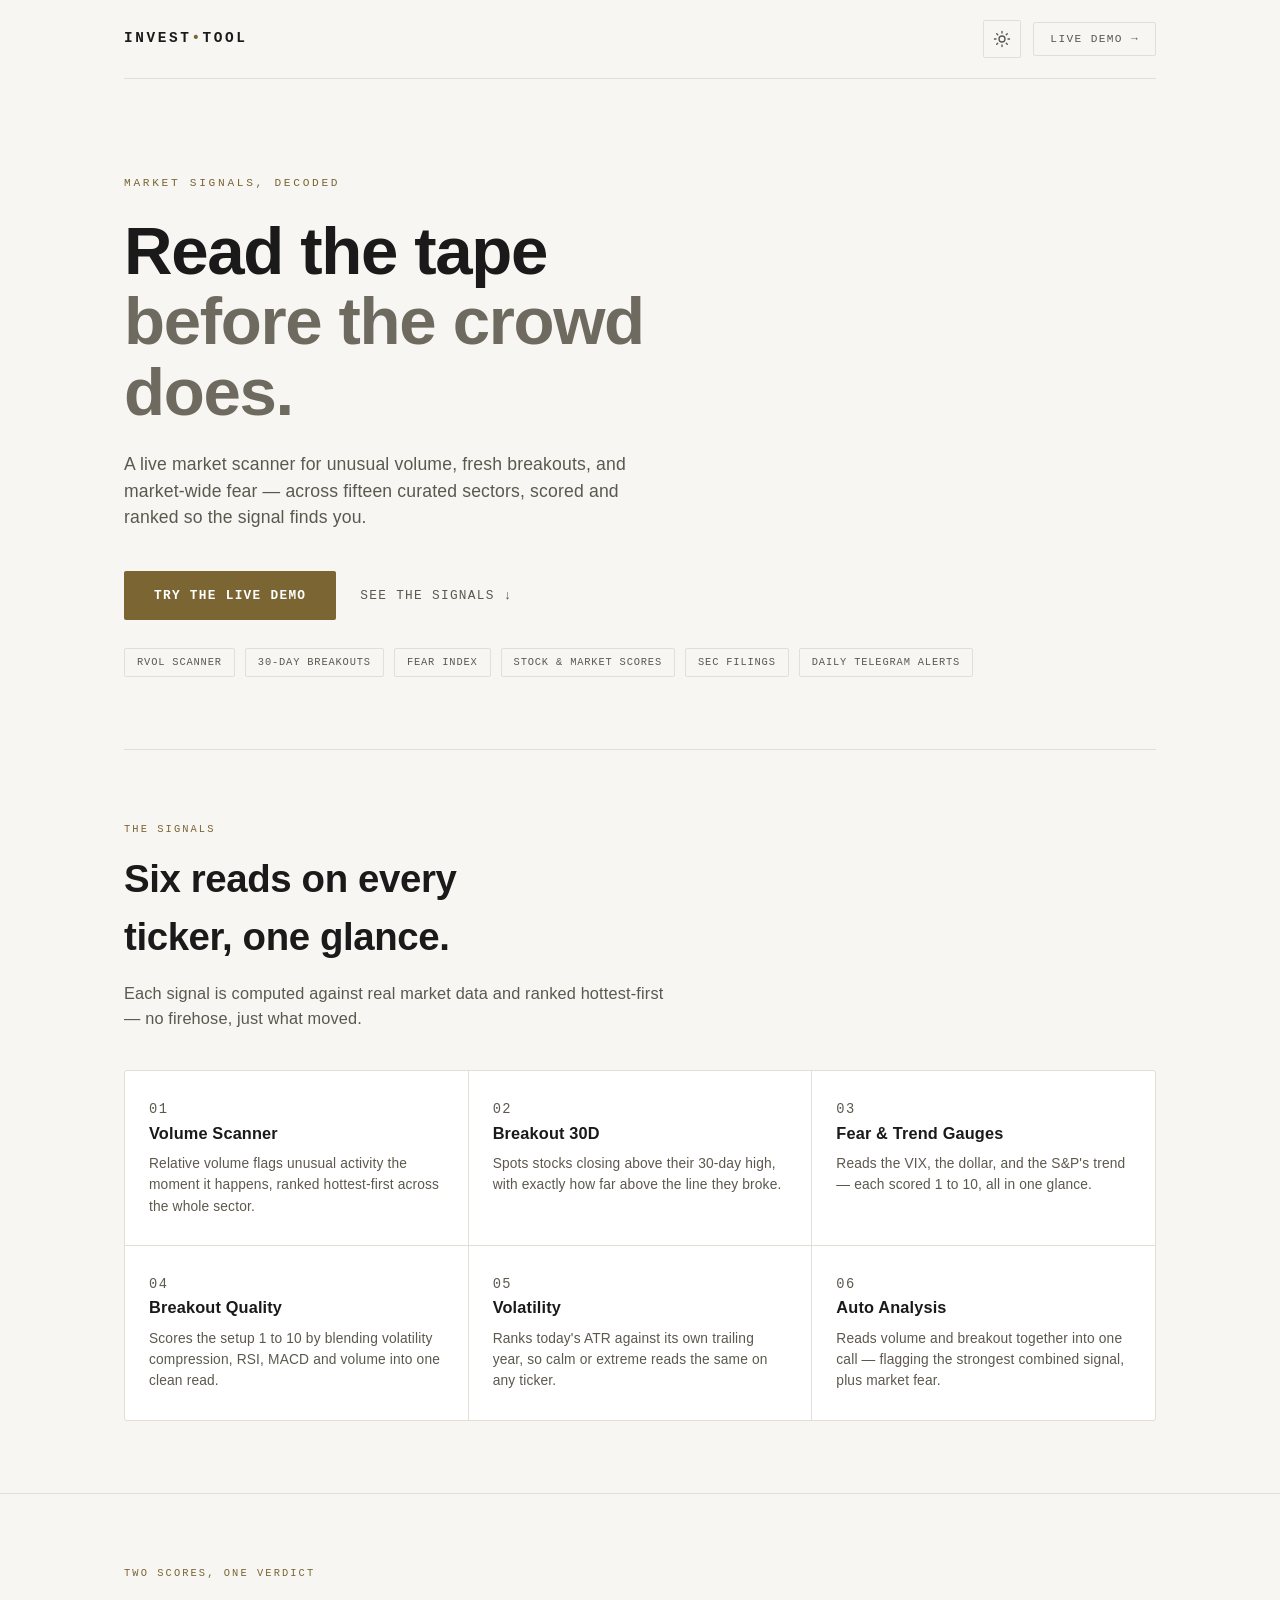
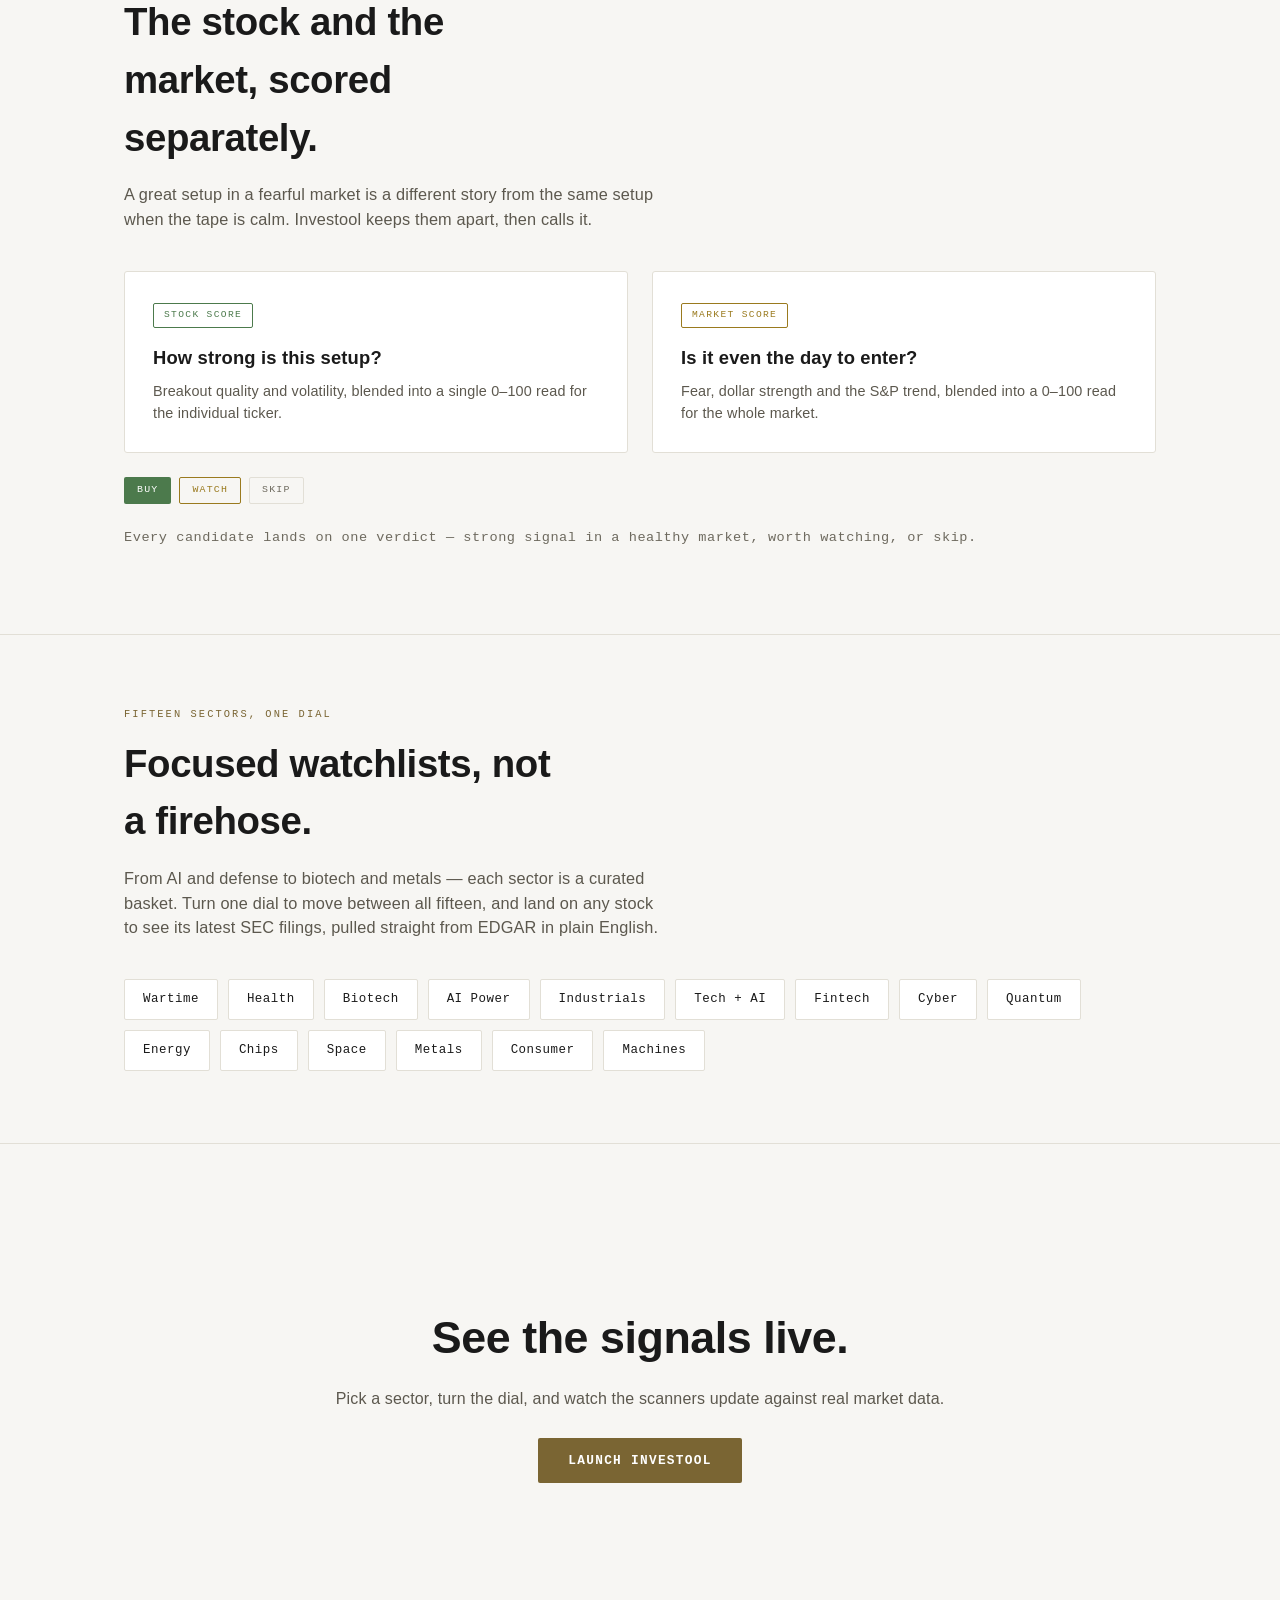
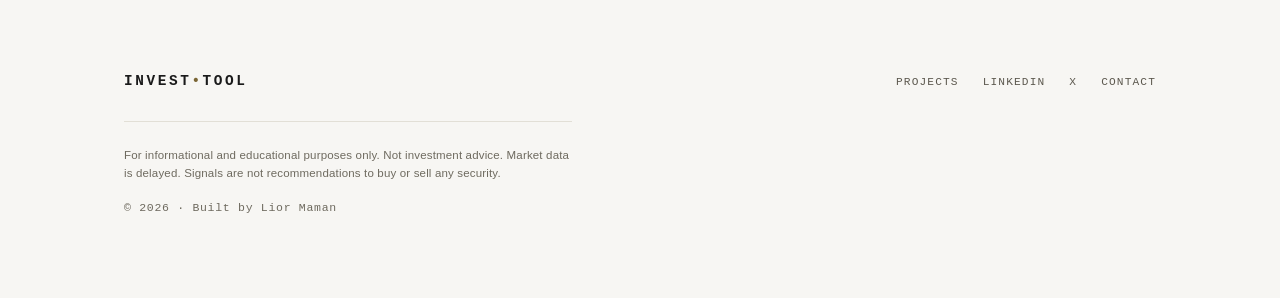
==== index.html @ 79034941 "minor" ====
<!DOCTYPE html>
<html lang="en" data-theme="light">
<head>
<meta charset="UTF-8" />
<meta name="viewport" content="width=device-width, initial-scale=1" />
<title>Investool</title>
<meta name="description" content="Investool — a live market scanner for unusual volume, fresh breakouts, and market-wide fear across fifteen curated sectors." />
<meta name="theme-color" content="#F7F6F3" id="theme-color-meta" />
<style>
  :root {
    --bg: #0A0A0A;
    --surface: #111111;
    --surface-2: #161616;
    --border: #1F1F1F;
    --text: #E8E8E8;
    --muted: #6B6B6B;
    --muted-2: #8A8A8A;
    --accent: #A8935C;
    --accent-fill: rgba(168, 147, 92, 0.08);
    --green: #6E9A6E;
    --red: #B5544A;
    --yellow: #C9A227;
    --btn-primary-text: #0A0A0A;
    --font-sans: 'Inter', -apple-system, BlinkMacSystemFont, 'Segoe UI', sans-serif;
    --font-mono: 'IBM Plex Mono', 'SF Mono', ui-monospace, Consolas, monospace;
  }

  [data-theme="light"] {
    --bg: #F7F6F3;
    --surface: #FFFFFF;
    --surface-2: #F0EEE8;
    --border: #E2DFD6;
    --text: #1A1A1A;
    --muted: #6E6A5F;
    --muted-2: #5C584E;
    --accent: #7A6533;
    --accent-fill: rgba(122, 101, 51, 0.08);
    --green: #4C7A4C;
    --red: #9C3F36;
    --yellow: #9A7A1E;
    --btn-primary-text: #FFFFFF;
  }

  * , *::before, *::after { box-sizing: border-box; }

  html { scroll-behavior: smooth; }

  body {
    margin: 0;
    background: var(--bg);
    color: var(--text);
    font-family: var(--font-sans);
    letter-spacing: 0.01em;
    -webkit-font-smoothing: antialiased;
    line-height: 1.5;
    transition: background 0.3s ease, color 0.3s ease;
  }

  a { color: inherit; text-decoration: none; }

  :focus-visible {
    outline: 2px solid var(--accent);
    outline-offset: 3px;
    border-radius: 2px;
  }

  .wrap { max-width: 1080px; margin: 0 auto; padding: 0 24px; }

  .topbar {
    display: flex;
    align-items: center;
    justify-content: space-between;
    padding: 20px 0;
    border-bottom: 1px solid var(--border);
  }
  .brand {
    font-family: var(--font-mono);
    font-size: 0.9rem;
    font-weight: 600;
    letter-spacing: 0.18em;
    text-transform: uppercase;
    color: var(--text);
  }
  .brand .dot { color: var(--accent); }
  .topbar-right { display: flex; align-items: center; gap: 12px; }
  .topbar-cta {
    font-family: var(--font-mono);
    font-size: 0.7rem;
    letter-spacing: 0.12em;
    text-transform: uppercase;
    color: var(--muted-2);
    border: 1px solid var(--border);
    padding: 8px 16px;
    border-radius: 2px;
    transition: border-color 0.15s, color 0.15s, background 0.15s;
  }
  .topbar-cta:hover { border-color: var(--accent); color: var(--accent); background: var(--accent-fill); }

  .theme-toggle {
    display: inline-flex;
    align-items: center;
    justify-content: center;
    width: 38px;
    height: 38px;
    background: transparent;
    border: 1px solid var(--border);
    border-radius: 2px;
    color: var(--muted-2);
    cursor: pointer;
    transition: border-color 0.15s, color 0.15s, background 0.15s;
  }
  .theme-toggle:hover { border-color: var(--accent); color: var(--accent); background: var(--accent-fill); }
  .theme-toggle svg { width: 18px; height: 18px; }
  .theme-toggle .icon-sun { display: none; }
  .theme-toggle .icon-moon { display: block; }
  [data-theme="light"] .theme-toggle .icon-sun { display: block; }
  [data-theme="light"] .theme-toggle .icon-moon { display: none; }

  .hero { padding: 96px 0 72px; border-bottom: 1px solid var(--border); }
  .eyebrow {
    font-family: var(--font-mono);
    font-size: 0.7rem;
    letter-spacing: 0.24em;
    text-transform: uppercase;
    color: var(--accent);
    margin: 0 0 24px;
  }
  .hero h1 {
    font-size: clamp(2.4rem, 6vw, 4.2rem);
    line-height: 1.05;
    font-weight: 700;
    letter-spacing: -0.02em;
    margin: 0 0 24px;
    max-width: 16ch;
  }
  .hero h1 .fade { color: var(--muted); }
  .hero p.lead {
    font-size: 1.1rem;
    color: var(--muted-2);
    max-width: 54ch;
    margin: 0 0 40px;
  }
  .hero-actions { display: flex; gap: 16px; flex-wrap: wrap; align-items: center; }
  .btn-primary {
    font-family: var(--font-mono);
    font-size: 0.8rem;
    letter-spacing: 0.1em;
    text-transform: uppercase;
    font-weight: 600;
    background: var(--accent);
    color: var(--btn-primary-text);
    padding: 15px 30px;
    border-radius: 2px;
    transition: transform 0.15s, box-shadow 0.15s;
  }
  .btn-primary:hover { transform: translateY(-2px); box-shadow: 0 8px 24px rgba(168,147,92,0.25); }
  .btn-ghost {
    font-family: var(--font-mono);
    font-size: 0.8rem;
    letter-spacing: 0.1em;
    text-transform: uppercase;
    color: var(--muted-2);
    padding: 15px 8px;
    transition: color 0.15s;
  }
  .btn-ghost:hover { color: var(--text); }

  .tagstrip {
    display: flex;
    flex-wrap: wrap;
    gap: 10px;
    padding: 28px 0 0;
  }
  .tag {
    font-family: var(--font-mono);
    font-size: 0.65rem;
    letter-spacing: 0.08em;
    text-transform: uppercase;
    color: var(--muted-2);
    border: 1px solid var(--border);
    padding: 6px 12px;
    border-radius: 2px;
  }

  section { padding: 72px 0; border-bottom: 1px solid var(--border); }
  .sec-label {
    font-family: var(--font-mono);
    font-size: 0.65rem;
    letter-spacing: 0.2em;
    text-transform: uppercase;
    color: var(--accent);
    margin: 0 0 12px;
  }
  .sec-title {
    font-size: clamp(1.6rem, 3.5vw, 2.4rem);
    font-weight: 700;
    letter-spacing: -0.01em;
    margin: 0 0 16px;
    max-width: 20ch;
  }
  .sec-sub { color: var(--muted-2); max-width: 60ch; margin: 0 0 40px; font-size: 1.02rem; }

  .grid {
    display: grid;
    grid-template-columns: repeat(3, minmax(0, 1fr));
    gap: 1px;
    background: var(--border);
    border: 1px solid var(--border);
    border-radius: 3px;
    overflow: hidden;
  }
  @media (max-width: 760px) { .grid { grid-template-columns: 1fr; } }
  .cell {
    background: var(--surface);
    padding: 28px 24px;
    transition: background 0.15s;
  }
  .cell:hover { background: var(--surface-2); }
  .cell-num {
    font-family: var(--font-mono);
    font-size: 0.65rem;
    color: var(--accent);
    letter-spacing: 0.1em;
    margin: 0 0 14px;
  }
  .cell h3 { font-size: 1.02rem; font-weight: 600; margin: 0 0 8px; }
  .cell p { font-size: 0.86rem; color: var(--muted-2); margin: 0; line-height: 1.55; }

  .sectors { display: flex; flex-wrap: wrap; gap: 10px; }
  .sector-chip {
    font-family: var(--font-mono);
    font-size: 0.78rem;
    letter-spacing: 0.04em;
    color: var(--text);
    background: var(--surface);
    border: 1px solid var(--border);
    padding: 10px 18px;
    border-radius: 2px;
    transition: border-color 0.15s, color 0.15s, background 0.15s;
  }
  .sector-chip:hover { border-color: var(--accent); color: var(--accent); background: var(--accent-fill); }
  .sectors-note { margin-top: 24px; color: var(--muted); font-size: 0.85rem; font-family: var(--font-mono); letter-spacing: 0.04em; }

  .score-row {
    display: grid;
    grid-template-columns: repeat(2, minmax(0, 1fr));
    gap: 24px;
  }
  @media (max-width: 760px) { .score-row { grid-template-columns: 1fr; } }
  .score-card {
    background: var(--surface);
    border: 1px solid var(--border);
    border-radius: 3px;
    padding: 28px;
  }
  .score-card .badge {
    display: inline-block;
    font-family: var(--font-mono);
    font-size: 0.6rem;
    letter-spacing: 0.14em;
    text-transform: uppercase;
    padding: 4px 10px;
    border-radius: 2px;
    margin-bottom: 16px;
  }
  .badge.stock { color: var(--green); border: 1px solid var(--green); }
  .badge.market { color: var(--yellow); border: 1px solid var(--yellow); }
  .score-card h3 { margin: 0 0 10px; font-size: 1.15rem; }
  .score-card p { margin: 0; color: var(--muted-2); font-size: 0.9rem; }
  .verdicts { display: flex; gap: 8px; margin-top: 20px; }
  .verdict {
    font-family: var(--font-mono);
    font-size: 0.62rem;
    letter-spacing: 0.12em;
    padding: 5px 12px;
    border-radius: 2px;
    border: 1px solid transparent;
  }
  .verdict.buy { color: var(--btn-primary-text); background: var(--green); }
  .verdict.watch { color: var(--yellow); border-color: var(--yellow); }
  .verdict.skip { color: var(--muted); border-color: var(--border); }

  .cta-band { text-align: center; padding: 88px 0; }
  .cta-band h2 { font-size: clamp(1.8rem, 4vw, 2.8rem); margin: 0 0 16px; letter-spacing: -0.01em; }
  .cta-band p { color: var(--muted-2); margin: 0 0 36px; }

  footer { padding: 40px 0 72px; }
  .foot-inner { display: flex; justify-content: space-between; align-items: center; flex-wrap: wrap; gap: 20px; }
  .foot-links { display: flex; gap: 24px; align-items: center; flex-wrap: wrap; }
  .foot-links a {
    font-family: var(--font-mono);
    font-size: 0.7rem;
    letter-spacing: 0.1em;
    text-transform: uppercase;
    color: var(--muted-2);
    transition: color 0.15s;
    cursor: pointer;
  }
  .foot-links a:hover { color: var(--accent); }
  .disclaimer {
    margin-top: 28px;
    padding-top: 24px;
    border-top: 1px solid var(--border);
    color: var(--muted);
    font-size: 0.72rem;
    line-height: 1.6;
    max-width: 70ch;
  }
  .copyright { margin-top: 16px; color: var(--muted); font-size: 0.72rem; font-family: var(--font-mono); letter-spacing: 0.06em; }

  .reveal { opacity: 0; transform: translateY(16px); transition: opacity 0.6s ease, transform 0.6s ease; }
  .reveal.in { opacity: 1; transform: none; }

  @media print {
    .reveal { opacity: 1; transform: none; }
    body { background: #fff; color: #000; }
  }
</style>
</head>
<body>
  <div class="wrap">
    <div class="topbar">
      <div class="brand">INVEST<span class="dot">•</span>TOOL</div>
      <div class="topbar-right">
        <button class="theme-toggle" id="theme-toggle" type="button" aria-label="Toggle color theme" title="Toggle light / dark">
          <svg class="icon-moon" viewBox="0 0 24 24" fill="none" stroke="currentColor" stroke-width="1.8" stroke-linecap="round" stroke-linejoin="round" aria-hidden="true">
            <path d="M21 12.79A9 9 0 1 1 11.21 3 7 7 0 0 0 21 12.79z"/>
          </svg>
          <svg class="icon-sun" viewBox="0 0 24 24" fill="none" stroke="currentColor" stroke-width="1.8" stroke-linecap="round" stroke-linejoin="round" aria-hidden="true">
            <circle cx="12" cy="12" r="4"/>
            <path d="M12 2v2M12 20v2M4.93 4.93l1.41 1.41M17.66 17.66l1.41 1.41M2 12h2M20 12h2M6.34 17.66l-1.41 1.41M19.07 4.93l-1.41 1.41"/>
          </svg>
        </button>
        <a class="topbar-cta" href="https://financial-dashboard-1058721809048.me-west1.run.app/" target="_blank" rel="noreferrer">Live Demo →</a>
      </div>
    </div>
  </div>

  <div class="wrap">
    <div class="hero">
      <p class="eyebrow">Market Signals, Decoded</p>
      <h1>Read the tape <span class="fade">before the crowd does.</span></h1>
      <p class="lead">A live market scanner for unusual volume, fresh breakouts, and market-wide fear — across fifteen curated sectors, scored and ranked so the signal finds you.</p>
      <div class="hero-actions">
        <a class="btn-primary" href="https://financial-dashboard-1058721809048.me-west1.run.app/" target="_blank" rel="noreferrer">Try the Live Demo</a>
        <a class="btn-ghost" href="#signals">See the signals ↓</a>
      </div>
      <div class="tagstrip">
        <span class="tag">RVOL Scanner</span>
        <span class="tag">30-Day Breakouts</span>
        <span class="tag">Fear Index</span>
        <span class="tag">Stock &amp; Market Scores</span>
        <span class="tag">SEC Filings</span>
        <span class="tag">Daily Telegram Alerts</span>
      </div>
    </div>
  </div>

  <section id="signals">
    <div class="wrap">
      <p class="sec-label reveal">The Signals</p>
      <h2 class="sec-title reveal">Six reads on every ticker, one glance.</h2>
      <p class="sec-sub reveal">Each signal is computed against real market data and ranked hottest-first — no firehose, just what moved.</p>
      <div class="grid">
        <div class="cell reveal"><p class="cell-num">01</p><h3>Volume Scanner</h3><p>Relative volume flags unusual activity the moment it happens, ranked hottest-first across the whole sector.</p></div>
        <div class="cell reveal"><p class="cell-num">02</p><h3>Breakout 30D</h3><p>Spots stocks closing above their 30-day high, with exactly how far above the line they broke.</p></div>
        <div class="cell reveal"><p class="cell-num">03</p><h3>Fear &amp; Trend Gauges</h3><p>Reads the VIX, the dollar, and the S&amp;P's trend — each scored 1 to 10, all in one glance.</p></div>
        <div class="cell reveal"><p class="cell-num">04</p><h3>Breakout Quality</h3><p>Scores the setup 1 to 10 by blending volatility compression, RSI, MACD and volume into one clean read.</p></div>
        <div class="cell reveal"><p class="cell-num">05</p><h3>Volatility</h3><p>Ranks today's ATR against its own trailing year, so calm or extreme reads the same on any ticker.</p></div>
        <div class="cell reveal"><p class="cell-num">06</p><h3>Auto Analysis</h3><p>Reads volume and breakout together into one call — flagging the strongest combined signal, plus market fear.</p></div>
      </div>
    </div>
  </section>

  <section>
    <div class="wrap">
      <p class="sec-label reveal">Two Scores, One Verdict</p>
      <h2 class="sec-title reveal">The stock and the market, scored separately.</h2>
      <p class="sec-sub reveal">A great setup in a fearful market is a different story from the same setup when the tape is calm. Investool keeps them apart, then calls it.</p>
      <div class="score-row">
        <div class="score-card reveal">
          <span class="badge stock">Stock Score</span>
          <h3>How strong is this setup?</h3>
          <p>Breakout quality and volatility, blended into a single 0–100 read for the individual ticker.</p>
        </div>
        <div class="score-card reveal">
          <span class="badge market">Market Score</span>
          <h3>Is it even the day to enter?</h3>
          <p>Fear, dollar strength and the S&amp;P trend, blended into a 0–100 read for the whole market.</p>
        </div>
      </div>
      <div class="verdicts reveal" style="margin-top:24px;">
        <span class="verdict buy">BUY</span>
        <span class="verdict watch">WATCH</span>
        <span class="verdict skip">SKIP</span>
      </div>
      <p class="sectors-note reveal">Every candidate lands on one verdict — strong signal in a healthy market, worth watching, or skip.</p>
    </div>
  </section>

  <section>
    <div class="wrap">
      <p class="sec-label reveal">Fifteen Sectors, One Dial</p>
      <h2 class="sec-title reveal">Focused watchlists, not a firehose.</h2>
      <p class="sec-sub reveal">From AI and defense to biotech and metals — each sector is a curated basket. Turn one dial to move between all fifteen, and land on any stock to see its latest SEC filings, pulled straight from EDGAR in plain English.</p>
      <div class="sectors">
        <span class="sector-chip">Wartime</span>
        <span class="sector-chip">Health</span>
        <span class="sector-chip">Biotech</span>
        <span class="sector-chip">AI Power</span>
        <span class="sector-chip">Industrials</span>
        <span class="sector-chip">Tech + AI</span>
        <span class="sector-chip">Fintech</span>
        <span class="sector-chip">Cyber</span>
        <span class="sector-chip">Quantum</span>
        <span class="sector-chip">Energy</span>
        <span class="sector-chip">Chips</span>
        <span class="sector-chip">Space</span>
        <span class="sector-chip">Metals</span>
        <span class="sector-chip">Consumer</span>
        <span class="sector-chip">Machines</span>
      </div>
    </div>
  </section>

  <section style="border-bottom:none;">
    <div class="wrap cta-band">
      <h2 class="reveal">See the signals live.</h2>
      <p class="reveal">Pick a sector, turn the dial, and watch the scanners update against real market data.</p>
      <a class="btn-primary reveal" href="https://financial-dashboard-1058721809048.me-west1.run.app/" target="_blank" rel="noreferrer">Launch Investool</a>
    </div>
  </section>

  <footer>
    <div class="wrap">
      <div class="foot-inner">
        <div class="brand">INVEST<span class="dot">•</span>TOOL</div>
        <div class="foot-links">
          <a href="https://lior-maman.github.io/projects/" target="_blank" rel="noreferrer">Projects</a>
          <a href="https://linkedin.com/in/lior-maman" target="_blank" rel="noreferrer">LinkedIn</a>
          <a href="https://x.com/liormman?s=11" target="_blank" rel="noreferrer">X</a>
          <a id="contact-link">Contact</a>
        </div>
      </div>
      <p class="disclaimer">For informational and educational purposes only. Not investment advice. Market data is delayed. Signals are not recommendations to buy or sell any security.</p>
      <p class="copyright">© 2026 · Built by Lior Maman</p>
    </div>
  </footer>

  <script>
    // Theme: light by default, unless the user has picked otherwise.
    (function () {
      const root = document.documentElement;
      const meta = document.getElementById('theme-color-meta');
      const barColor = { light: '#F7F6F3', dark: '#0A0A0A' };

      function apply(theme) {
        root.setAttribute('data-theme', theme);
        if (meta) meta.setAttribute('content', barColor[theme] || barColor.light);
      }

      apply(localStorage.getItem('theme') || 'light');

      const toggle = document.getElementById('theme-toggle');
      if (toggle) {
        toggle.addEventListener('click', () => {
          const next = root.getAttribute('data-theme') === 'light' ? 'dark' : 'light';
          apply(next);
          localStorage.setItem('theme', next);
        });
      }
    })();

    const obs = new IntersectionObserver((entries) => {
      entries.forEach((e, i) => {
        if (e.isIntersecting) {
          setTimeout(() => e.target.classList.add('in'), (i % 6) * 60);
          obs.unobserve(e.target);
        }
      });
    }, { threshold: 0.12 });
    document.querySelectorAll('.reveal').forEach(el => obs.observe(el));

    const contact = document.getElementById('contact-link');
    if (contact) {
      contact.addEventListener('click', (e) => {
        e.preventDefault();
        const user = 'lior.maman.ai+investool';
        const domain = 'gmail.com';
        window.location.href = `mailto:${user}@${domain}`;
      });
    }
  </script>
</body>
</html>
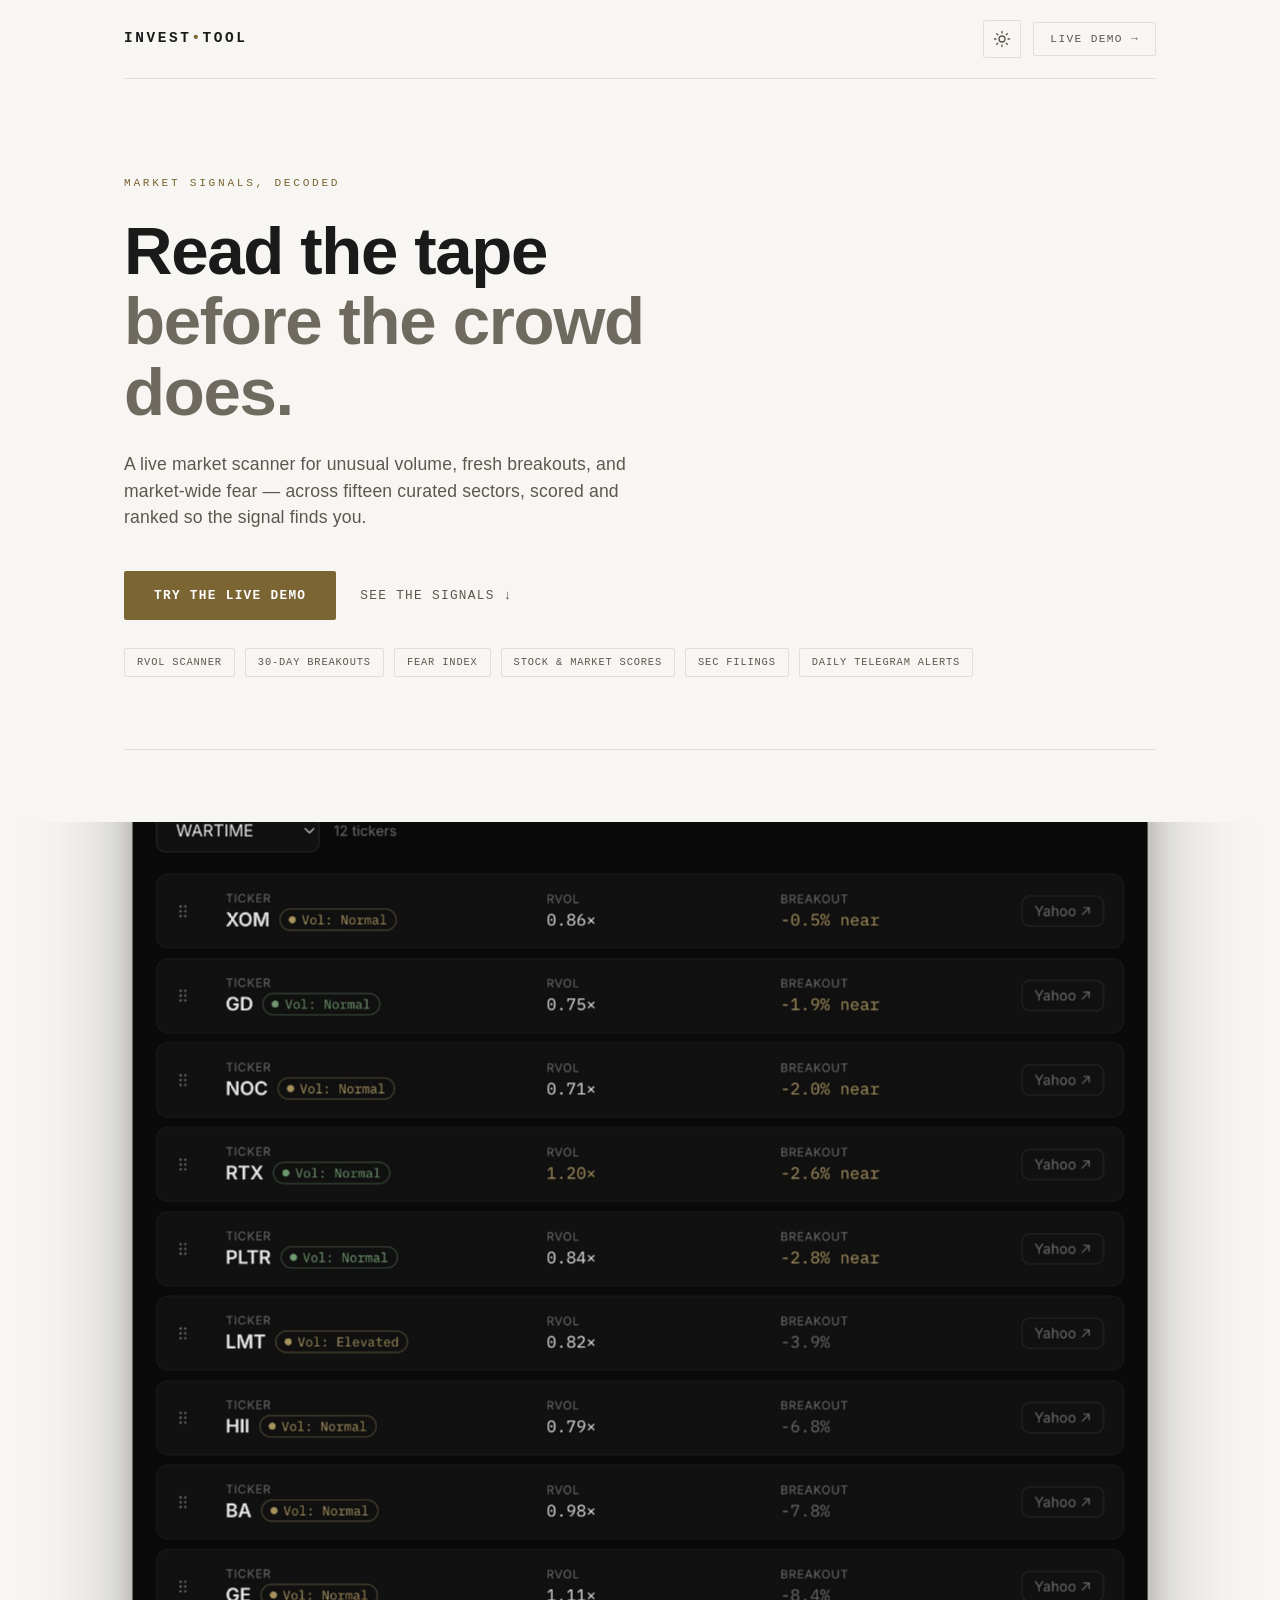
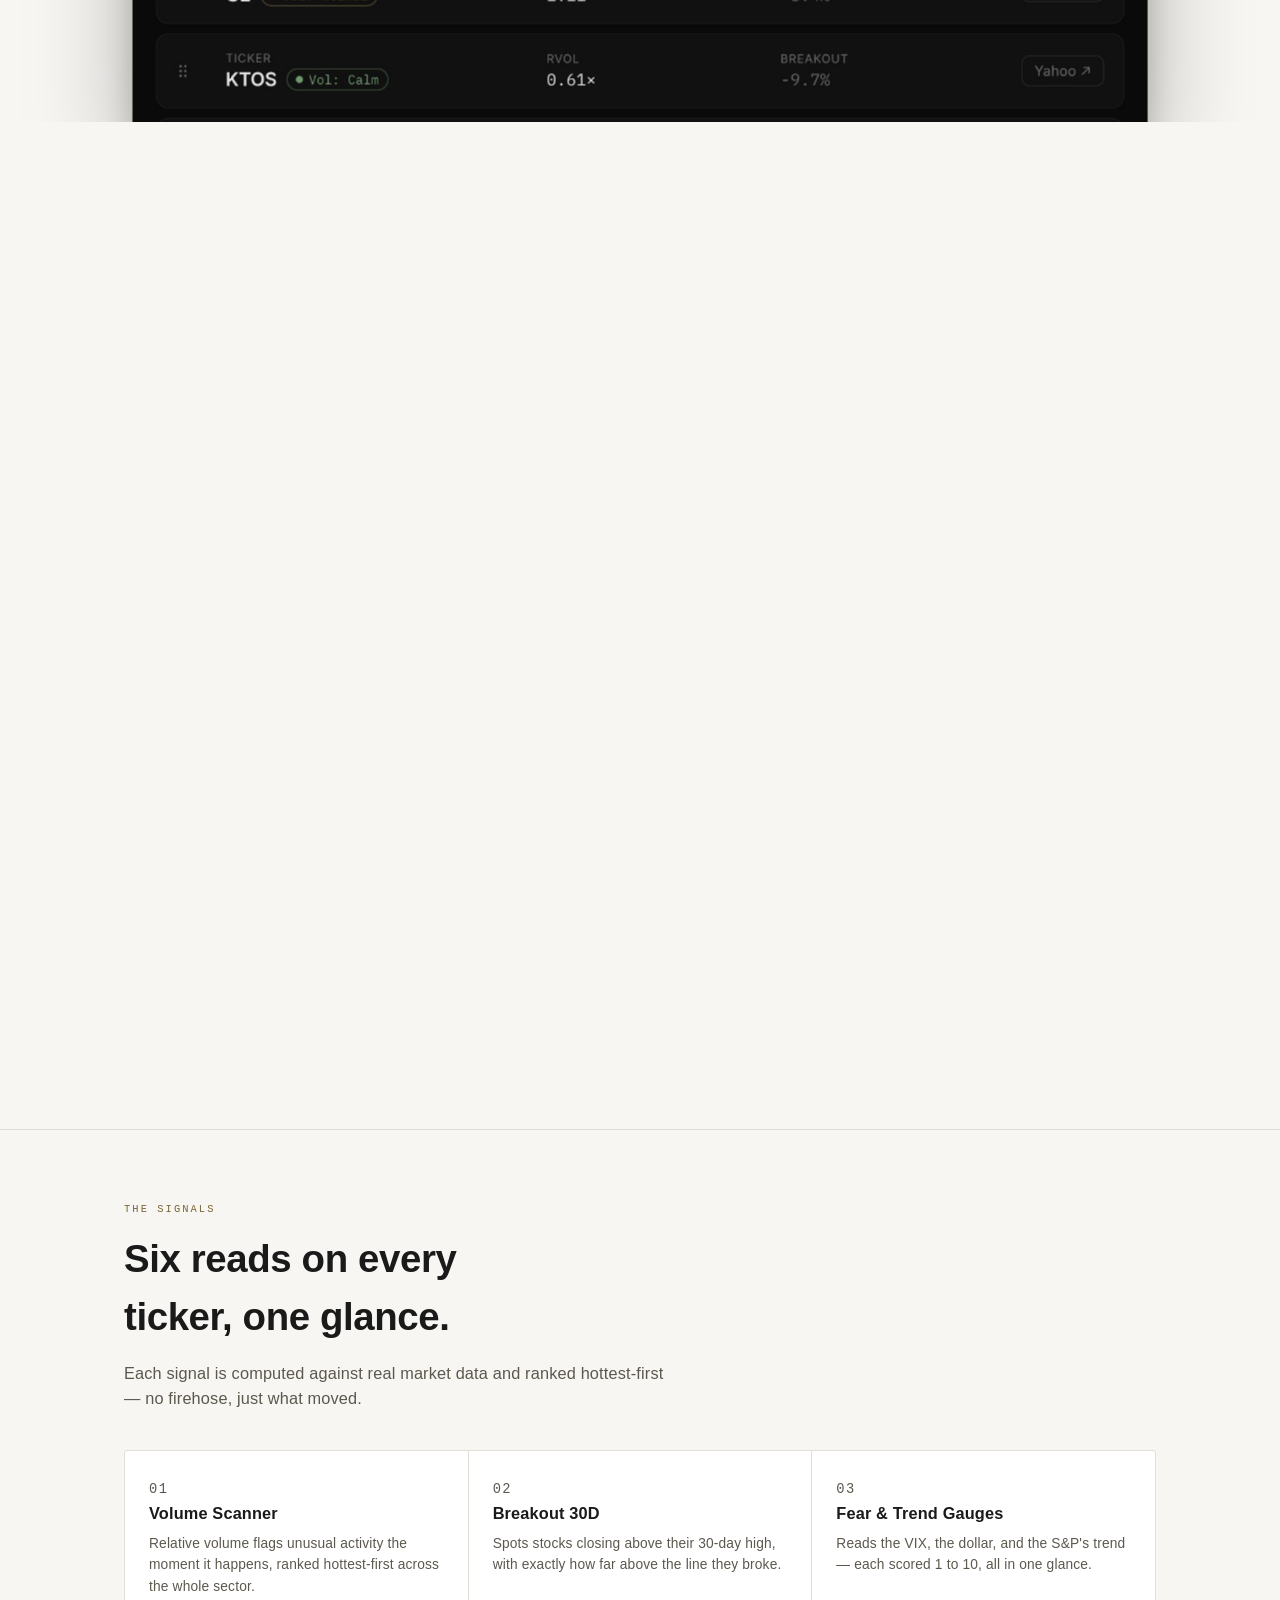
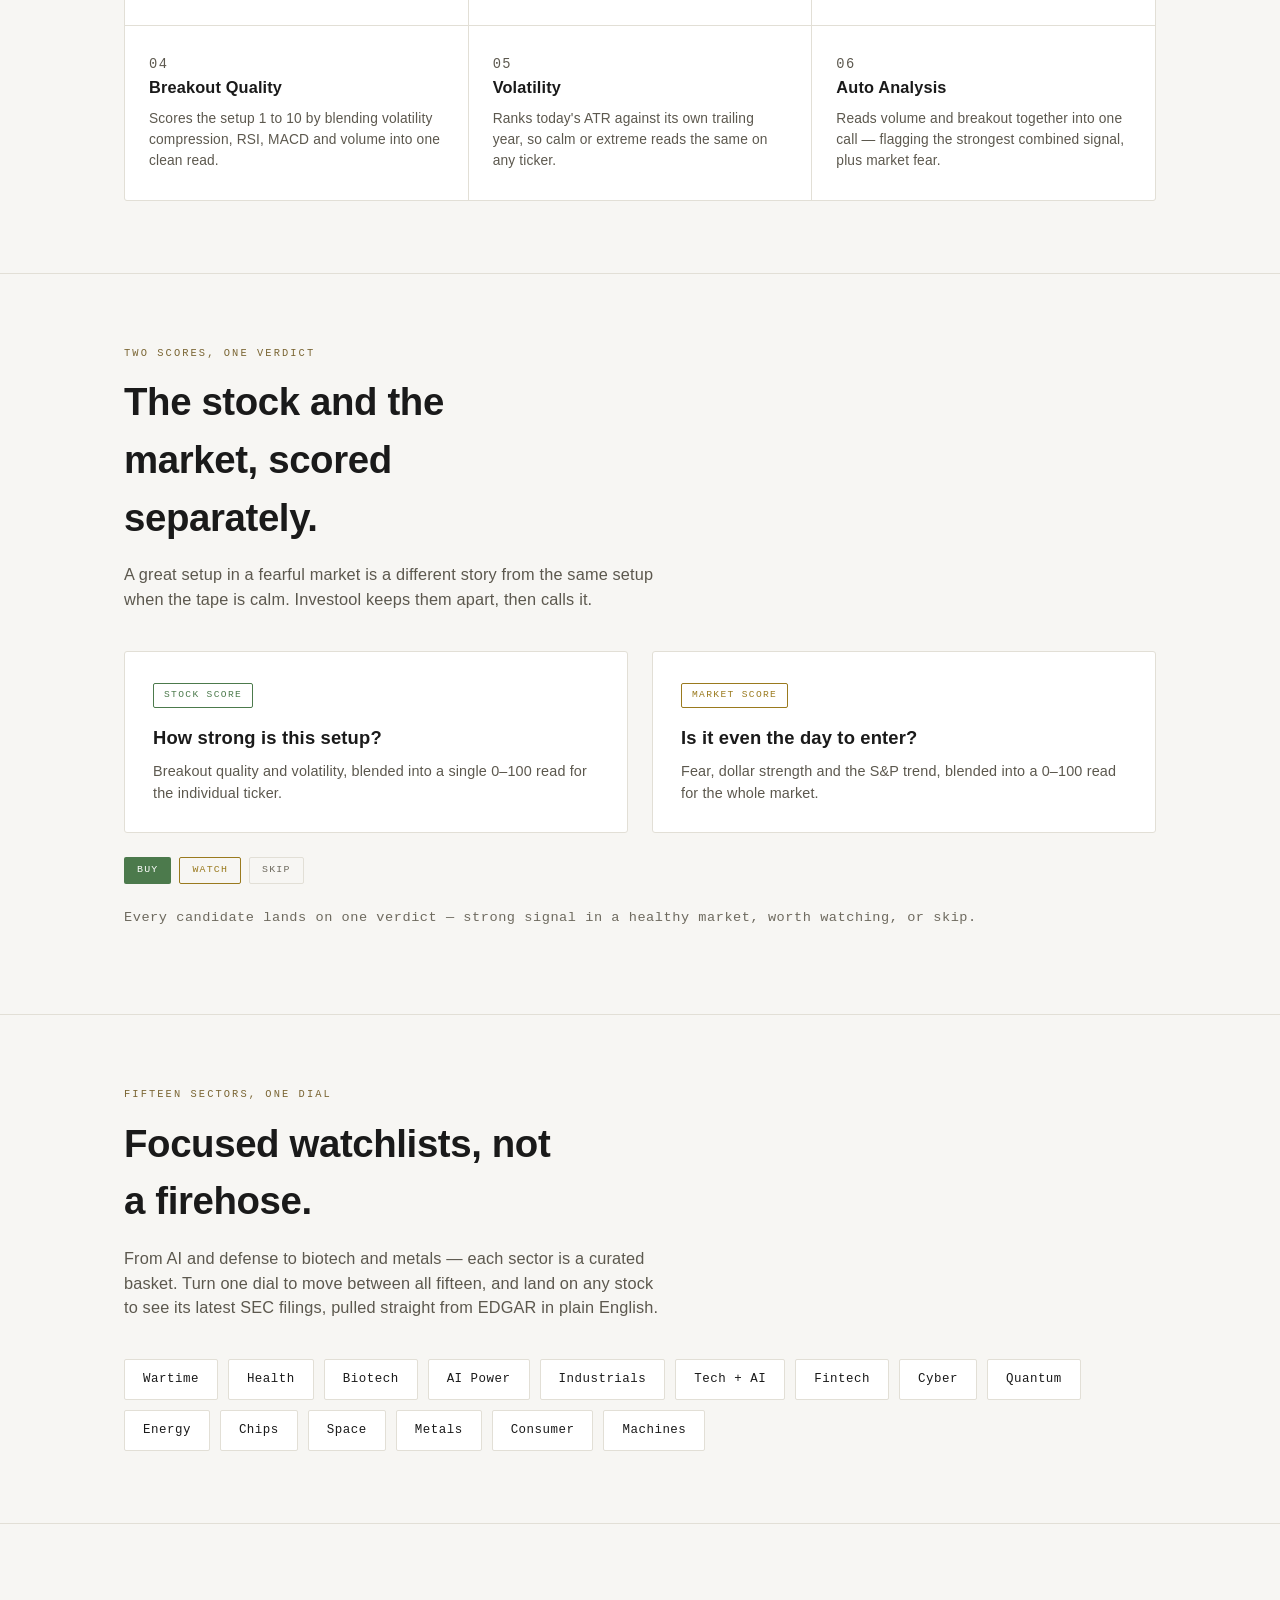
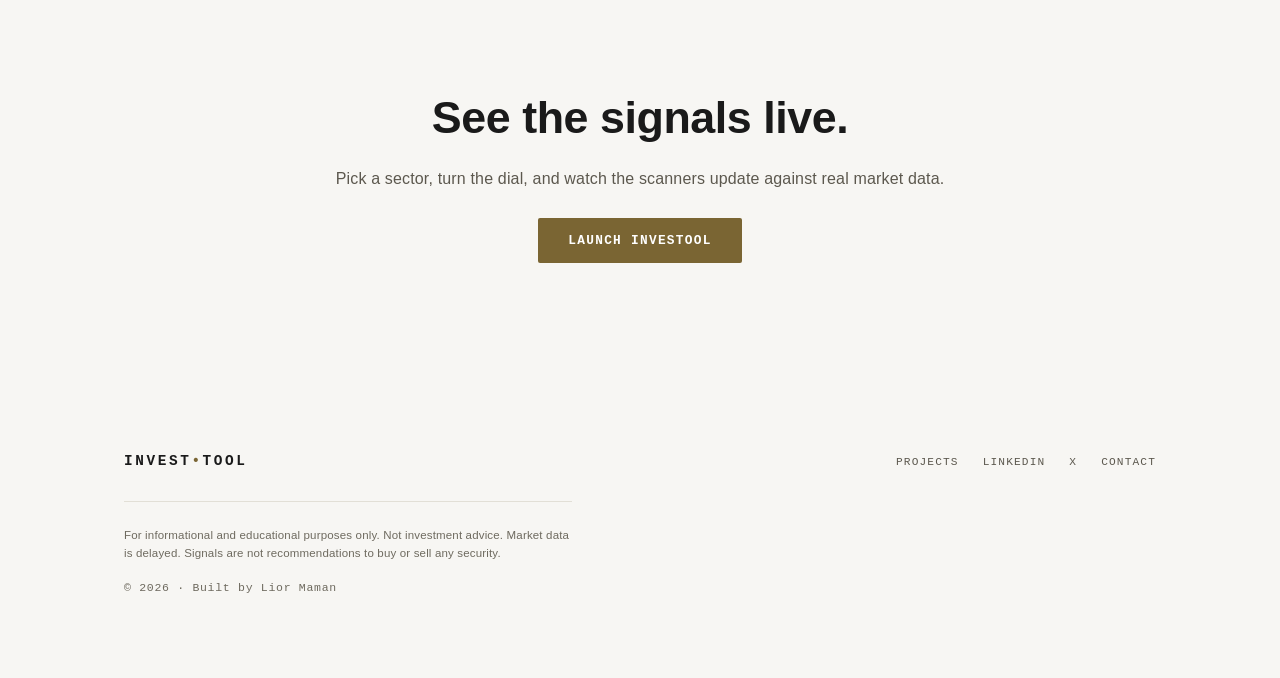
==== commit 521e1be2: "Scroll-driven animation" ====
--- a/index.html
+++ b/index.html
@@ -6,316 +6,8 @@
 <title>Investool</title>
 <meta name="description" content="Investool — a live market scanner for unusual volume, fresh breakouts, and market-wide fear across fifteen curated sectors." />
 <meta name="theme-color" content="#F7F6F3" id="theme-color-meta" />
-<style>
-  :root {
-    --bg: #0A0A0A;
-    --surface: #111111;
-    --surface-2: #161616;
-    --border: #1F1F1F;
-    --text: #E8E8E8;
-    --muted: #6B6B6B;
-    --muted-2: #8A8A8A;
-    --accent: #A8935C;
-    --accent-fill: rgba(168, 147, 92, 0.08);
-    --green: #6E9A6E;
-    --red: #B5544A;
-    --yellow: #C9A227;
-    --btn-primary-text: #0A0A0A;
-    --font-sans: 'Inter', -apple-system, BlinkMacSystemFont, 'Segoe UI', sans-serif;
-    --font-mono: 'IBM Plex Mono', 'SF Mono', ui-monospace, Consolas, monospace;
-  }
-
-  [data-theme="light"] {
-    --bg: #F7F6F3;
-    --surface: #FFFFFF;
-    --surface-2: #F0EEE8;
-    --border: #E2DFD6;
-    --text: #1A1A1A;
-    --muted: #6E6A5F;
-    --muted-2: #5C584E;
-    --accent: #7A6533;
-    --accent-fill: rgba(122, 101, 51, 0.08);
-    --green: #4C7A4C;
-    --red: #9C3F36;
-    --yellow: #9A7A1E;
-    --btn-primary-text: #FFFFFF;
-  }
-
-  * , *::before, *::after { box-sizing: border-box; }
-
-  html { scroll-behavior: smooth; }
-
-  body {
-    margin: 0;
-    background: var(--bg);
-    color: var(--text);
-    font-family: var(--font-sans);
-    letter-spacing: 0.01em;
-    -webkit-font-smoothing: antialiased;
-    line-height: 1.5;
-    transition: background 0.3s ease, color 0.3s ease;
-  }
-
-  a { color: inherit; text-decoration: none; }
-
-  :focus-visible {
-    outline: 2px solid var(--accent);
-    outline-offset: 3px;
-    border-radius: 2px;
-  }
-
-  .wrap { max-width: 1080px; margin: 0 auto; padding: 0 24px; }
-
-  .topbar {
-    display: flex;
-    align-items: center;
-    justify-content: space-between;
-    padding: 20px 0;
-    border-bottom: 1px solid var(--border);
-  }
-  .brand {
-    font-family: var(--font-mono);
-    font-size: 0.9rem;
-    font-weight: 600;
-    letter-spacing: 0.18em;
-    text-transform: uppercase;
-    color: var(--text);
-  }
-  .brand .dot { color: var(--accent); }
-  .topbar-right { display: flex; align-items: center; gap: 12px; }
-  .topbar-cta {
-    font-family: var(--font-mono);
-    font-size: 0.7rem;
-    letter-spacing: 0.12em;
-    text-transform: uppercase;
-    color: var(--muted-2);
-    border: 1px solid var(--border);
-    padding: 8px 16px;
-    border-radius: 2px;
-    transition: border-color 0.15s, color 0.15s, background 0.15s;
-  }
-  .topbar-cta:hover { border-color: var(--accent); color: var(--accent); background: var(--accent-fill); }
-
-  .theme-toggle {
-    display: inline-flex;
-    align-items: center;
-    justify-content: center;
-    width: 38px;
-    height: 38px;
-    background: transparent;
-    border: 1px solid var(--border);
-    border-radius: 2px;
-    color: var(--muted-2);
-    cursor: pointer;
-    transition: border-color 0.15s, color 0.15s, background 0.15s;
-  }
-  .theme-toggle:hover { border-color: var(--accent); color: var(--accent); background: var(--accent-fill); }
-  .theme-toggle svg { width: 18px; height: 18px; }
-  .theme-toggle .icon-sun { display: none; }
-  .theme-toggle .icon-moon { display: block; }
-  [data-theme="light"] .theme-toggle .icon-sun { display: block; }
-  [data-theme="light"] .theme-toggle .icon-moon { display: none; }
-
-  .hero { padding: 96px 0 72px; border-bottom: 1px solid var(--border); }
-  .eyebrow {
-    font-family: var(--font-mono);
-    font-size: 0.7rem;
-    letter-spacing: 0.24em;
-    text-transform: uppercase;
-    color: var(--accent);
-    margin: 0 0 24px;
-  }
-  .hero h1 {
-    font-size: clamp(2.4rem, 6vw, 4.2rem);
-    line-height: 1.05;
-    font-weight: 700;
-    letter-spacing: -0.02em;
-    margin: 0 0 24px;
-    max-width: 16ch;
-  }
-  .hero h1 .fade { color: var(--muted); }
-  .hero p.lead {
-    font-size: 1.1rem;
-    color: var(--muted-2);
-    max-width: 54ch;
-    margin: 0 0 40px;
-  }
-  .hero-actions { display: flex; gap: 16px; flex-wrap: wrap; align-items: center; }
-  .btn-primary {
-    font-family: var(--font-mono);
-    font-size: 0.8rem;
-    letter-spacing: 0.1em;
-    text-transform: uppercase;
-    font-weight: 600;
-    background: var(--accent);
-    color: var(--btn-primary-text);
-    padding: 15px 30px;
-    border-radius: 2px;
-    transition: transform 0.15s, box-shadow 0.15s;
-  }
-  .btn-primary:hover { transform: translateY(-2px); box-shadow: 0 8px 24px rgba(168,147,92,0.25); }
-  .btn-ghost {
-    font-family: var(--font-mono);
-    font-size: 0.8rem;
-    letter-spacing: 0.1em;
-    text-transform: uppercase;
-    color: var(--muted-2);
-    padding: 15px 8px;
-    transition: color 0.15s;
-  }
-  .btn-ghost:hover { color: var(--text); }
-
-  .tagstrip {
-    display: flex;
-    flex-wrap: wrap;
-    gap: 10px;
-    padding: 28px 0 0;
-  }
-  .tag {
-    font-family: var(--font-mono);
-    font-size: 0.65rem;
-    letter-spacing: 0.08em;
-    text-transform: uppercase;
-    color: var(--muted-2);
-    border: 1px solid var(--border);
-    padding: 6px 12px;
-    border-radius: 2px;
-  }
-
-  section { padding: 72px 0; border-bottom: 1px solid var(--border); }
-  .sec-label {
-    font-family: var(--font-mono);
-    font-size: 0.65rem;
-    letter-spacing: 0.2em;
-    text-transform: uppercase;
-    color: var(--accent);
-    margin: 0 0 12px;
-  }
-  .sec-title {
-    font-size: clamp(1.6rem, 3.5vw, 2.4rem);
-    font-weight: 700;
-    letter-spacing: -0.01em;
-    margin: 0 0 16px;
-    max-width: 20ch;
-  }
-  .sec-sub { color: var(--muted-2); max-width: 60ch; margin: 0 0 40px; font-size: 1.02rem; }
-
-  .grid {
-    display: grid;
-    grid-template-columns: repeat(3, minmax(0, 1fr));
-    gap: 1px;
-    background: var(--border);
-    border: 1px solid var(--border);
-    border-radius: 3px;
-    overflow: hidden;
-  }
-  @media (max-width: 760px) { .grid { grid-template-columns: 1fr; } }
-  .cell {
-    background: var(--surface);
-    padding: 28px 24px;
-    transition: background 0.15s;
-  }
-  .cell:hover { background: var(--surface-2); }
-  .cell-num {
-    font-family: var(--font-mono);
-    font-size: 0.65rem;
-    color: var(--accent);
-    letter-spacing: 0.1em;
-    margin: 0 0 14px;
-  }
-  .cell h3 { font-size: 1.02rem; font-weight: 600; margin: 0 0 8px; }
-  .cell p { font-size: 0.86rem; color: var(--muted-2); margin: 0; line-height: 1.55; }
-
-  .sectors { display: flex; flex-wrap: wrap; gap: 10px; }
-  .sector-chip {
-    font-family: var(--font-mono);
-    font-size: 0.78rem;
-    letter-spacing: 0.04em;
-    color: var(--text);
-    background: var(--surface);
-    border: 1px solid var(--border);
-    padding: 10px 18px;
-    border-radius: 2px;
-    transition: border-color 0.15s, color 0.15s, background 0.15s;
-  }
-  .sector-chip:hover { border-color: var(--accent); color: var(--accent); background: var(--accent-fill); }
-  .sectors-note { margin-top: 24px; color: var(--muted); font-size: 0.85rem; font-family: var(--font-mono); letter-spacing: 0.04em; }
-
-  .score-row {
-    display: grid;
-    grid-template-columns: repeat(2, minmax(0, 1fr));
-    gap: 24px;
-  }
-  @media (max-width: 760px) { .score-row { grid-template-columns: 1fr; } }
-  .score-card {
-    background: var(--surface);
-    border: 1px solid var(--border);
-    border-radius: 3px;
-    padding: 28px;
-  }
-  .score-card .badge {
-    display: inline-block;
-    font-family: var(--font-mono);
-    font-size: 0.6rem;
-    letter-spacing: 0.14em;
-    text-transform: uppercase;
-    padding: 4px 10px;
-    border-radius: 2px;
-    margin-bottom: 16px;
-  }
-  .badge.stock { color: var(--green); border: 1px solid var(--green); }
-  .badge.market { color: var(--yellow); border: 1px solid var(--yellow); }
-  .score-card h3 { margin: 0 0 10px; font-size: 1.15rem; }
-  .score-card p { margin: 0; color: var(--muted-2); font-size: 0.9rem; }
-  .verdicts { display: flex; gap: 8px; margin-top: 20px; }
-  .verdict {
-    font-family: var(--font-mono);
-    font-size: 0.62rem;
-    letter-spacing: 0.12em;
-    padding: 5px 12px;
-    border-radius: 2px;
-    border: 1px solid transparent;
-  }
-  .verdict.buy { color: var(--btn-primary-text); background: var(--green); }
-  .verdict.watch { color: var(--yellow); border-color: var(--yellow); }
-  .verdict.skip { color: var(--muted); border-color: var(--border); }
-
-  .cta-band { text-align: center; padding: 88px 0; }
-  .cta-band h2 { font-size: clamp(1.8rem, 4vw, 2.8rem); margin: 0 0 16px; letter-spacing: -0.01em; }
-  .cta-band p { color: var(--muted-2); margin: 0 0 36px; }
-
-  footer { padding: 40px 0 72px; }
-  .foot-inner { display: flex; justify-content: space-between; align-items: center; flex-wrap: wrap; gap: 20px; }
-  .foot-links { display: flex; gap: 24px; align-items: center; flex-wrap: wrap; }
-  .foot-links a {
-    font-family: var(--font-mono);
-    font-size: 0.7rem;
-    letter-spacing: 0.1em;
-    text-transform: uppercase;
-    color: var(--muted-2);
-    transition: color 0.15s;
-    cursor: pointer;
-  }
-  .foot-links a:hover { color: var(--accent); }
-  .disclaimer {
-    margin-top: 28px;
-    padding-top: 24px;
-    border-top: 1px solid var(--border);
-    color: var(--muted);
-    font-size: 0.72rem;
-    line-height: 1.6;
-    max-width: 70ch;
-  }
-  .copyright { margin-top: 16px; color: var(--muted); font-size: 0.72rem; font-family: var(--font-mono); letter-spacing: 0.06em; }
-
-  .reveal { opacity: 0; transform: translateY(16px); transition: opacity 0.6s ease, transform 0.6s ease; }
-  .reveal.in { opacity: 1; transform: none; }
-
-  @media print {
-    .reveal { opacity: 1; transform: none; }
-    body { background: #fff; color: #000; }
-  }
-</style>
+<link rel="stylesheet" href="main.css">
+
 </head>
 <body>
   <div class="wrap">
@@ -355,6 +47,37 @@
       </div>
     </div>
   </div>
+
+  <section class="product-showcase">
+    <div class="product-stage">
+
+      <div class="product-copy product-copy-left">
+        <span>01</span>
+        <h2>See the signal.</h2>
+        <p>
+          Unusual activity, breakouts and volatility —
+          surfaced before you have to look for them.
+        </p>
+      </div>
+
+      <div class="product-frame">
+        <div class="product-browser">
+          <div class="browser-bar">
+            <span></span>
+            <span></span>
+            <span></span>
+          </div>
+
+          <img
+            src="images/quiet-watch.png"
+            alt="Investool Quiet Watch market scanner"
+          />
+        </div>
+      </div>
+
+    </div>
+  </section>
+
 
   <section id="signals">
     <div class="wrap">
@@ -490,6 +213,124 @@
         window.location.href = `mailto:${user}@${domain}`;
       });
     }
+
+        /* =====================================================
+       PRODUCT SCROLL ANIMATION
+       ===================================================== */
+
+    const productSection = document.querySelector('.product-showcase');
+    const productFrame = document.querySelector('.product-frame');
+    const productCopy = document.querySelector('.product-copy');
+
+    if (productSection && productFrame) {
+
+      function updateProductAnimation() {
+
+        const rect = productSection.getBoundingClientRect();
+        const sectionHeight = productSection.offsetHeight;
+        const viewportHeight = window.innerHeight;
+
+        /*
+         * Progress:
+         * 0 = beginning of section
+         * 1 = end of section
+         */
+
+        const total = sectionHeight - viewportHeight;
+
+        let progress = -rect.top / total;
+
+        progress = Math.max(0, Math.min(1, progress));
+
+
+        /* -----------------------------------------------
+           PRODUCT
+           ----------------------------------------------- */
+
+        let y;
+        let scale;
+        let opacity;
+
+        if (progress < 0.35) {
+
+          /*
+           * Product enters
+           */
+
+          const p = progress / 0.35;
+
+          y = 180 - (180 * p);
+          scale = 0.72 + (0.28 * p);
+          opacity = p;
+
+        } else {
+
+          /*
+           * Product settles
+           */
+
+          const p = (progress - 0.35) / 0.65;
+
+          y = -(p * 80);
+          scale = 1 + (p * 0.04);
+          opacity = 1;
+
+        }
+
+        productFrame.style.transform =
+          `translateY(${y}px) scale(${scale})`;
+
+        productFrame.style.opacity = opacity;
+
+
+        /* -----------------------------------------------
+           COPY
+           ----------------------------------------------- */
+
+        if (productCopy) {
+
+          if (progress < 0.25) {
+
+            productCopy.style.opacity = 0;
+
+          } else if (progress < 0.55) {
+
+            const p = (progress - 0.25) / 0.30;
+
+            productCopy.style.opacity = p;
+
+            productCopy.style.transform =
+              `translateY(${40 - (40 * p)}px)`;
+
+          } else {
+
+            productCopy.style.opacity = 1;
+
+            productCopy.style.transform =
+              'translateY(0)';
+
+          }
+        }
+      }
+
+
+      /*
+       * Run on scroll
+       */
+
+      window.addEventListener(
+        'scroll',
+        updateProductAnimation,
+        { passive: true }
+      );
+
+
+      /*
+       * Initial state
+       */
+
+      updateProductAnimation();
+    }
   </script>
 </body>
 </html>
--- a/main.css
+++ b/main.css
@@ -0,0 +1,463 @@
+
+  :root {
+    --bg: #0A0A0A;
+    --surface: #111111;
+    --surface-2: #161616;
+    --border: #1F1F1F;
+    --text: #E8E8E8;
+    --muted: #6B6B6B;
+    --muted-2: #8A8A8A;
+    --accent: #A8935C;
+    --accent-fill: rgba(168, 147, 92, 0.08);
+    --green: #6E9A6E;
+    --red: #B5544A;
+    --yellow: #C9A227;
+    --btn-primary-text: #0A0A0A;
+    --font-sans: 'Inter', -apple-system, BlinkMacSystemFont, 'Segoe UI', sans-serif;
+    --font-mono: 'IBM Plex Mono', 'SF Mono', ui-monospace, Consolas, monospace;
+  }
+
+  [data-theme="light"] {
+    --bg: #F7F6F3;
+    --surface: #FFFFFF;
+    --surface-2: #F0EEE8;
+    --border: #E2DFD6;
+    --text: #1A1A1A;
+    --muted: #6E6A5F;
+    --muted-2: #5C584E;
+    --accent: #7A6533;
+    --accent-fill: rgba(122, 101, 51, 0.08);
+    --green: #4C7A4C;
+    --red: #9C3F36;
+    --yellow: #9A7A1E;
+    --btn-primary-text: #FFFFFF;
+  }
+
+  * , *::before, *::after { box-sizing: border-box; }
+
+  html { scroll-behavior: smooth; }
+
+  body {
+    margin: 0;
+    background: var(--bg);
+    color: var(--text);
+    font-family: var(--font-sans);
+    letter-spacing: 0.01em;
+    -webkit-font-smoothing: antialiased;
+    line-height: 1.5;
+    transition: background 0.3s ease, color 0.3s ease;
+  }
+
+  a { color: inherit; text-decoration: none; }
+
+  :focus-visible {
+    outline: 2px solid var(--accent);
+    outline-offset: 3px;
+    border-radius: 2px;
+  }
+
+  .wrap { max-width: 1080px; margin: 0 auto; padding: 0 24px; }
+
+  .topbar {
+    display: flex;
+    align-items: center;
+    justify-content: space-between;
+    padding: 20px 0;
+    border-bottom: 1px solid var(--border);
+  }
+  .brand {
+    font-family: var(--font-mono);
+    font-size: 0.9rem;
+    font-weight: 600;
+    letter-spacing: 0.18em;
+    text-transform: uppercase;
+    color: var(--text);
+  }
+  .brand .dot { color: var(--accent); }
+  .topbar-right { display: flex; align-items: center; gap: 12px; }
+  .topbar-cta {
+    font-family: var(--font-mono);
+    font-size: 0.7rem;
+    letter-spacing: 0.12em;
+    text-transform: uppercase;
+    color: var(--muted-2);
+    border: 1px solid var(--border);
+    padding: 8px 16px;
+    border-radius: 2px;
+    transition: border-color 0.15s, color 0.15s, background 0.15s;
+  }
+  .topbar-cta:hover { border-color: var(--accent); color: var(--accent); background: var(--accent-fill); }
+
+  .theme-toggle {
+    display: inline-flex;
+    align-items: center;
+    justify-content: center;
+    width: 38px;
+    height: 38px;
+    background: transparent;
+    border: 1px solid var(--border);
+    border-radius: 2px;
+    color: var(--muted-2);
+    cursor: pointer;
+    transition: border-color 0.15s, color 0.15s, background 0.15s;
+  }
+  .theme-toggle:hover { border-color: var(--accent); color: var(--accent); background: var(--accent-fill); }
+  .theme-toggle svg { width: 18px; height: 18px; }
+  .theme-toggle .icon-sun { display: none; }
+  .theme-toggle .icon-moon { display: block; }
+  [data-theme="light"] .theme-toggle .icon-sun { display: block; }
+  [data-theme="light"] .theme-toggle .icon-moon { display: none; }
+
+  .hero { padding: 96px 0 72px; border-bottom: 1px solid var(--border); }
+  .eyebrow {
+    font-family: var(--font-mono);
+    font-size: 0.7rem;
+    letter-spacing: 0.24em;
+    text-transform: uppercase;
+    color: var(--accent);
+    margin: 0 0 24px;
+  }
+  .hero h1 {
+    font-size: clamp(2.4rem, 6vw, 4.2rem);
+    line-height: 1.05;
+    font-weight: 700;
+    letter-spacing: -0.02em;
+    margin: 0 0 24px;
+    max-width: 16ch;
+  }
+  .hero h1 .fade { color: var(--muted); }
+  .hero p.lead {
+    font-size: 1.1rem;
+    color: var(--muted-2);
+    max-width: 54ch;
+    margin: 0 0 40px;
+  }
+  .hero-actions { display: flex; gap: 16px; flex-wrap: wrap; align-items: center; }
+  .btn-primary {
+    font-family: var(--font-mono);
+    font-size: 0.8rem;
+    letter-spacing: 0.1em;
+    text-transform: uppercase;
+    font-weight: 600;
+    background: var(--accent);
+    color: var(--btn-primary-text);
+    padding: 15px 30px;
+    border-radius: 2px;
+    transition: transform 0.15s, box-shadow 0.15s;
+  }
+  .btn-primary:hover { transform: translateY(-2px); box-shadow: 0 8px 24px rgba(168,147,92,0.25); }
+  .btn-ghost {
+    font-family: var(--font-mono);
+    font-size: 0.8rem;
+    letter-spacing: 0.1em;
+    text-transform: uppercase;
+    color: var(--muted-2);
+    padding: 15px 8px;
+    transition: color 0.15s;
+  }
+  .btn-ghost:hover { color: var(--text); }
+
+  .tagstrip {
+    display: flex;
+    flex-wrap: wrap;
+    gap: 10px;
+    padding: 28px 0 0;
+  }
+  .tag {
+    font-family: var(--font-mono);
+    font-size: 0.65rem;
+    letter-spacing: 0.08em;
+    text-transform: uppercase;
+    color: var(--muted-2);
+    border: 1px solid var(--border);
+    padding: 6px 12px;
+    border-radius: 2px;
+  }
+
+  section { padding: 72px 0; border-bottom: 1px solid var(--border); }
+  .sec-label {
+    font-family: var(--font-mono);
+    font-size: 0.65rem;
+    letter-spacing: 0.2em;
+    text-transform: uppercase;
+    color: var(--accent);
+    margin: 0 0 12px;
+  }
+  .sec-title {
+    font-size: clamp(1.6rem, 3.5vw, 2.4rem);
+    font-weight: 700;
+    letter-spacing: -0.01em;
+    margin: 0 0 16px;
+    max-width: 20ch;
+  }
+  .sec-sub { color: var(--muted-2); max-width: 60ch; margin: 0 0 40px; font-size: 1.02rem; }
+
+  .grid {
+    display: grid;
+    grid-template-columns: repeat(3, minmax(0, 1fr));
+    gap: 1px;
+    background: var(--border);
+    border: 1px solid var(--border);
+    border-radius: 3px;
+    overflow: hidden;
+  }
+  @media (max-width: 760px) { .grid { grid-template-columns: 1fr; } }
+  .cell {
+    background: var(--surface);
+    padding: 28px 24px;
+    transition: background 0.15s;
+  }
+  .cell:hover { background: var(--surface-2); }
+  .cell-num {
+    font-family: var(--font-mono);
+    font-size: 0.65rem;
+    color: var(--accent);
+    letter-spacing: 0.1em;
+    margin: 0 0 14px;
+  }
+  .cell h3 { font-size: 1.02rem; font-weight: 600; margin: 0 0 8px; }
+  .cell p { font-size: 0.86rem; color: var(--muted-2); margin: 0; line-height: 1.55; }
+
+  .sectors { display: flex; flex-wrap: wrap; gap: 10px; }
+  .sector-chip {
+    font-family: var(--font-mono);
+    font-size: 0.78rem;
+    letter-spacing: 0.04em;
+    color: var(--text);
+    background: var(--surface);
+    border: 1px solid var(--border);
+    padding: 10px 18px;
+    border-radius: 2px;
+    transition: border-color 0.15s, color 0.15s, background 0.15s;
+  }
+  .sector-chip:hover { border-color: var(--accent); color: var(--accent); background: var(--accent-fill); }
+  .sectors-note { margin-top: 24px; color: var(--muted); font-size: 0.85rem; font-family: var(--font-mono); letter-spacing: 0.04em; }
+
+  .score-row {
+    display: grid;
+    grid-template-columns: repeat(2, minmax(0, 1fr));
+    gap: 24px;
+  }
+  @media (max-width: 760px) { .score-row { grid-template-columns: 1fr; } }
+  .score-card {
+    background: var(--surface);
+    border: 1px solid var(--border);
+    border-radius: 3px;
+    padding: 28px;
+  }
+  .score-card .badge {
+    display: inline-block;
+    font-family: var(--font-mono);
+    font-size: 0.6rem;
+    letter-spacing: 0.14em;
+    text-transform: uppercase;
+    padding: 4px 10px;
+    border-radius: 2px;
+    margin-bottom: 16px;
+  }
+  .badge.stock { color: var(--green); border: 1px solid var(--green); }
+  .badge.market { color: var(--yellow); border: 1px solid var(--yellow); }
+  .score-card h3 { margin: 0 0 10px; font-size: 1.15rem; }
+  .score-card p { margin: 0; color: var(--muted-2); font-size: 0.9rem; }
+  .verdicts { display: flex; gap: 8px; margin-top: 20px; }
+  .verdict {
+    font-family: var(--font-mono);
+    font-size: 0.62rem;
+    letter-spacing: 0.12em;
+    padding: 5px 12px;
+    border-radius: 2px;
+    border: 1px solid transparent;
+  }
+  .verdict.buy { color: var(--btn-primary-text); background: var(--green); }
+  .verdict.watch { color: var(--yellow); border-color: var(--yellow); }
+  .verdict.skip { color: var(--muted); border-color: var(--border); }
+
+  .cta-band { text-align: center; padding: 88px 0; }
+  .cta-band h2 { font-size: clamp(1.8rem, 4vw, 2.8rem); margin: 0 0 16px; letter-spacing: -0.01em; }
+  .cta-band p { color: var(--muted-2); margin: 0 0 36px; }
+
+  footer { padding: 40px 0 72px; }
+  .foot-inner { display: flex; justify-content: space-between; align-items: center; flex-wrap: wrap; gap: 20px; }
+  .foot-links { display: flex; gap: 24px; align-items: center; flex-wrap: wrap; }
+  .foot-links a {
+    font-family: var(--font-mono);
+    font-size: 0.7rem;
+    letter-spacing: 0.1em;
+    text-transform: uppercase;
+    color: var(--muted-2);
+    transition: color 0.15s;
+    cursor: pointer;
+  }
+  .foot-links a:hover { color: var(--accent); }
+  .disclaimer {
+    margin-top: 28px;
+    padding-top: 24px;
+    border-top: 1px solid var(--border);
+    color: var(--muted);
+    font-size: 0.72rem;
+    line-height: 1.6;
+    max-width: 70ch;
+  }
+  .copyright { margin-top: 16px; color: var(--muted); font-size: 0.72rem; font-family: var(--font-mono); letter-spacing: 0.06em; }
+
+  .reveal { opacity: 0; transform: translateY(16px); transition: opacity 0.6s ease, transform 0.6s ease; }
+  .reveal.in { opacity: 1; transform: none; }
+
+
+/* =========================================================
+   PRODUCT SHOWCASE
+   ========================================================= */
+
+.product-showcase {
+  position: relative;
+  height: 220vh;
+  border-bottom: 1px solid var(--border);
+}
+
+.product-stage {
+  position: sticky;
+  top: 0;
+  height: 100vh;
+
+  display: flex;
+  align-items: center;
+  justify-content: center;
+
+  overflow: hidden;
+}
+
+/* ---------------------------------------------------------
+   Product
+   --------------------------------------------------------- */
+
+.product-frame {
+  position: relative;
+  width: min(980px, 88vw);
+
+  transform:
+    translateY(180px)
+    scale(0.72);
+
+  opacity: 0;
+
+  will-change: transform, opacity;
+}
+
+.product-browser {
+  position: relative;
+
+  background: #0A0A0A;
+  border: 1px solid var(--border);
+  border-radius: 10px;
+
+  overflow: hidden;
+
+  box-shadow:
+    0 40px 100px rgba(0, 0, 0, 0.28),
+    0 10px 30px rgba(0, 0, 0, 0.18);
+}
+
+.product-browser img {
+  display: block;
+  width: 100%;
+  height: auto;
+}
+
+/* ---------------------------------------------------------
+   Fake browser chrome
+   --------------------------------------------------------- */
+
+.browser-bar {
+  height: 34px;
+
+  display: flex;
+  align-items: center;
+  gap: 6px;
+
+  padding: 0 12px;
+
+  background: #111111;
+  border-bottom: 1px solid #202020;
+}
+
+.browser-bar span {
+  width: 7px;
+  height: 7px;
+
+  border-radius: 50%;
+
+  background: #555;
+}
+
+/* ---------------------------------------------------------
+   Text
+   --------------------------------------------------------- */
+
+.product-copy {
+  position: absolute;
+
+  width: 220px;
+
+  opacity: 0;
+  will-change: transform, opacity;
+
+  z-index: 2;
+}
+
+.product-copy-left {
+  left: max(24px, calc(50% - 560px));
+
+  transform: translateY(40px);
+}
+
+.product-copy span {
+  display: block;
+
+  margin-bottom: 12px;
+
+  font-family: var(--font-mono);
+  font-size: 0.65rem;
+  letter-spacing: 0.2em;
+
+  color: var(--accent);
+}
+
+.product-copy h2 {
+  margin: 0 0 12px;
+
+  font-size: 1.5rem;
+  line-height: 1.1;
+}
+
+.product-copy p {
+  margin: 0;
+
+  color: var(--muted-2);
+
+  font-size: 0.82rem;
+  line-height: 1.6;
+}
+
+/* ---------------------------------------------------------
+   Mobile
+   --------------------------------------------------------- */
+
+@media (max-width: 760px) {
+
+  .product-showcase {
+    height: 180vh;
+  }
+
+  .product-frame {
+    width: 94vw;
+  }
+
+  .product-copy {
+    display: none;
+  }
+
+}
+  @media print {
+    .reveal { opacity: 1; transform: none; }
+    body { background: #fff; color: #000; }
+  }
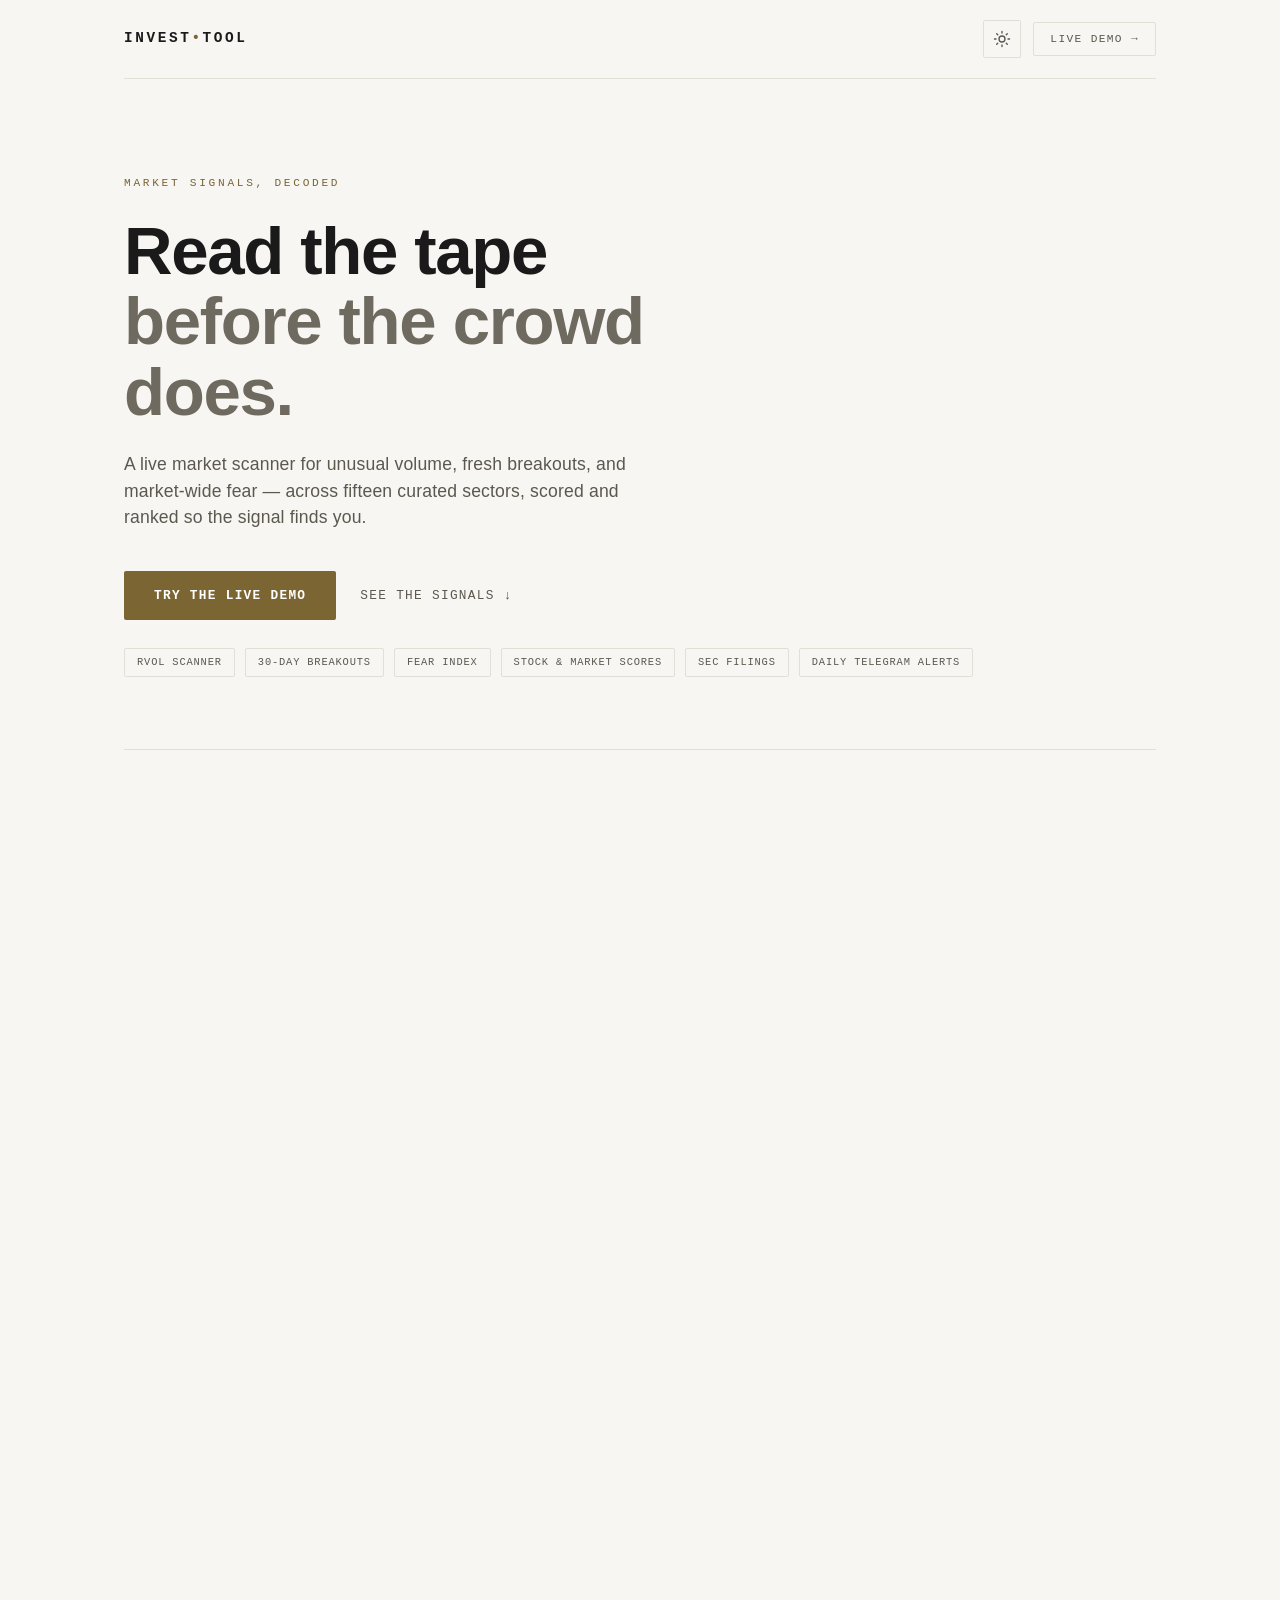
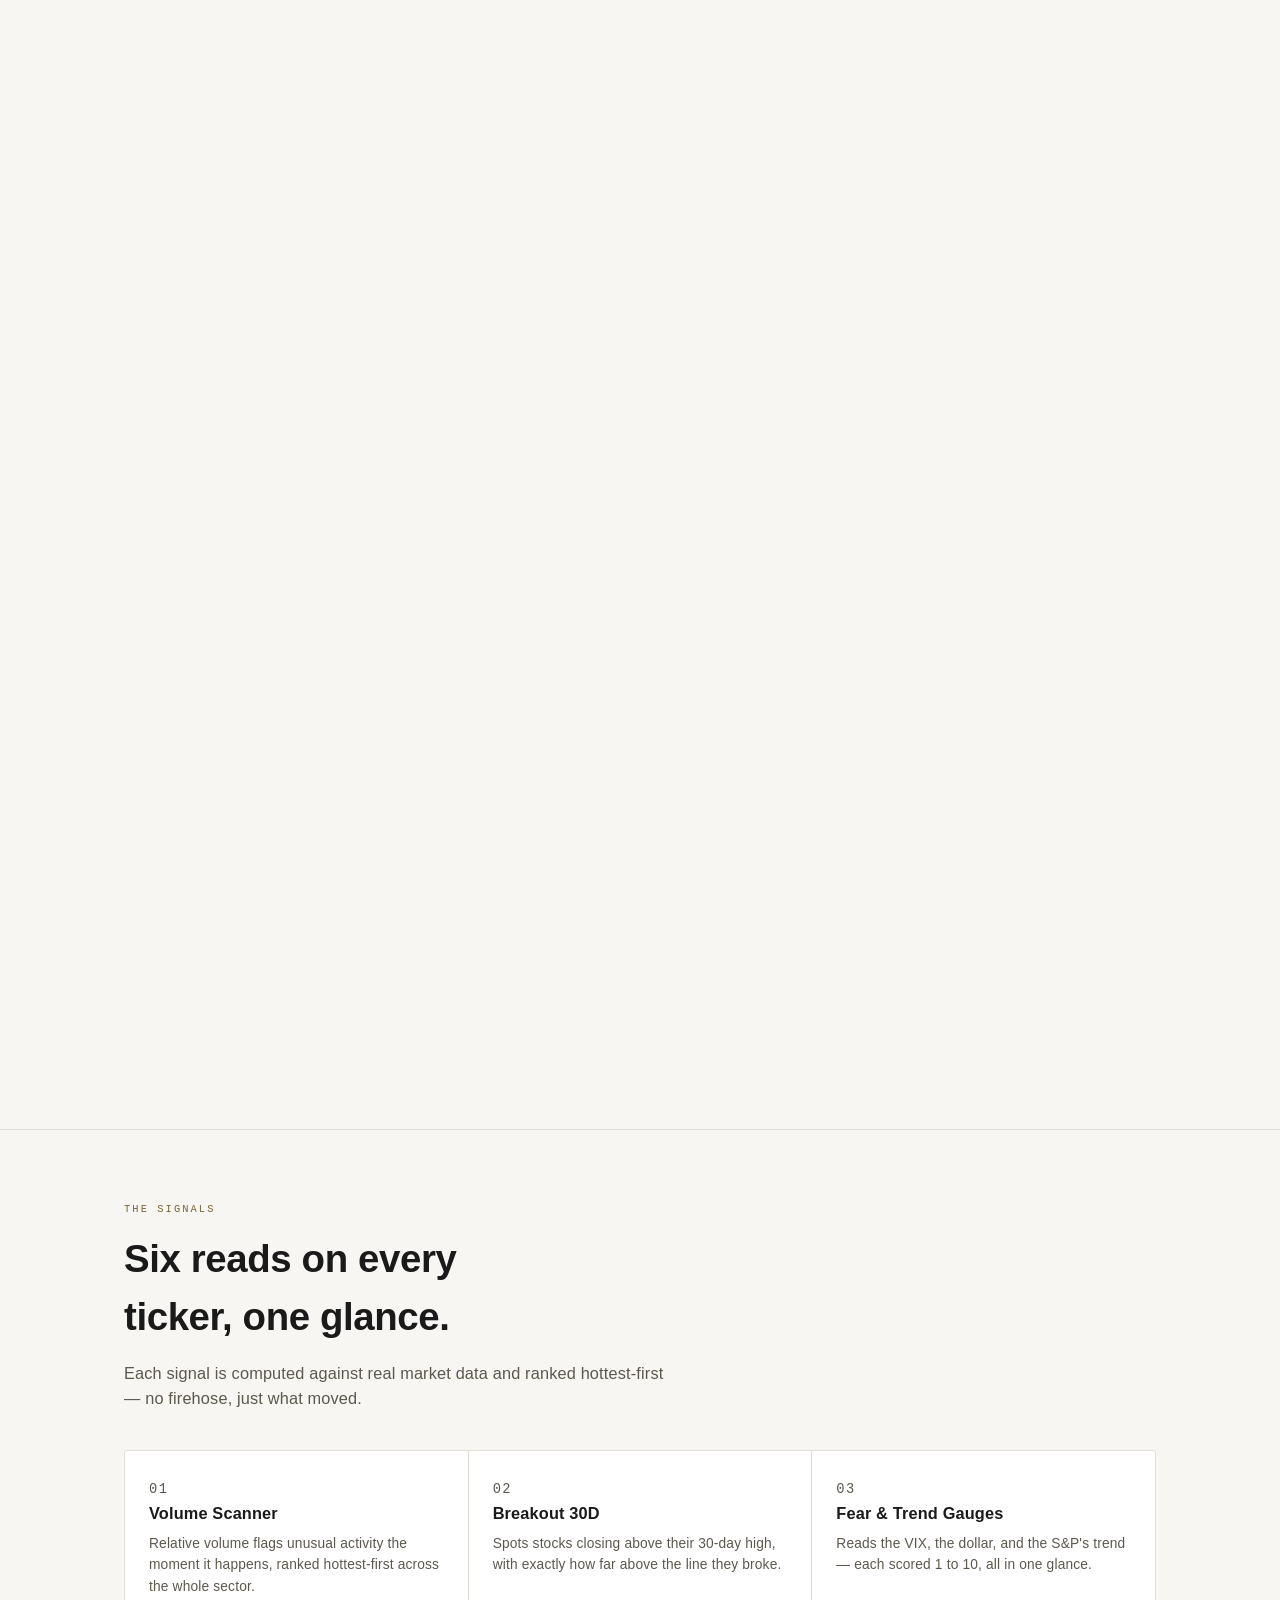
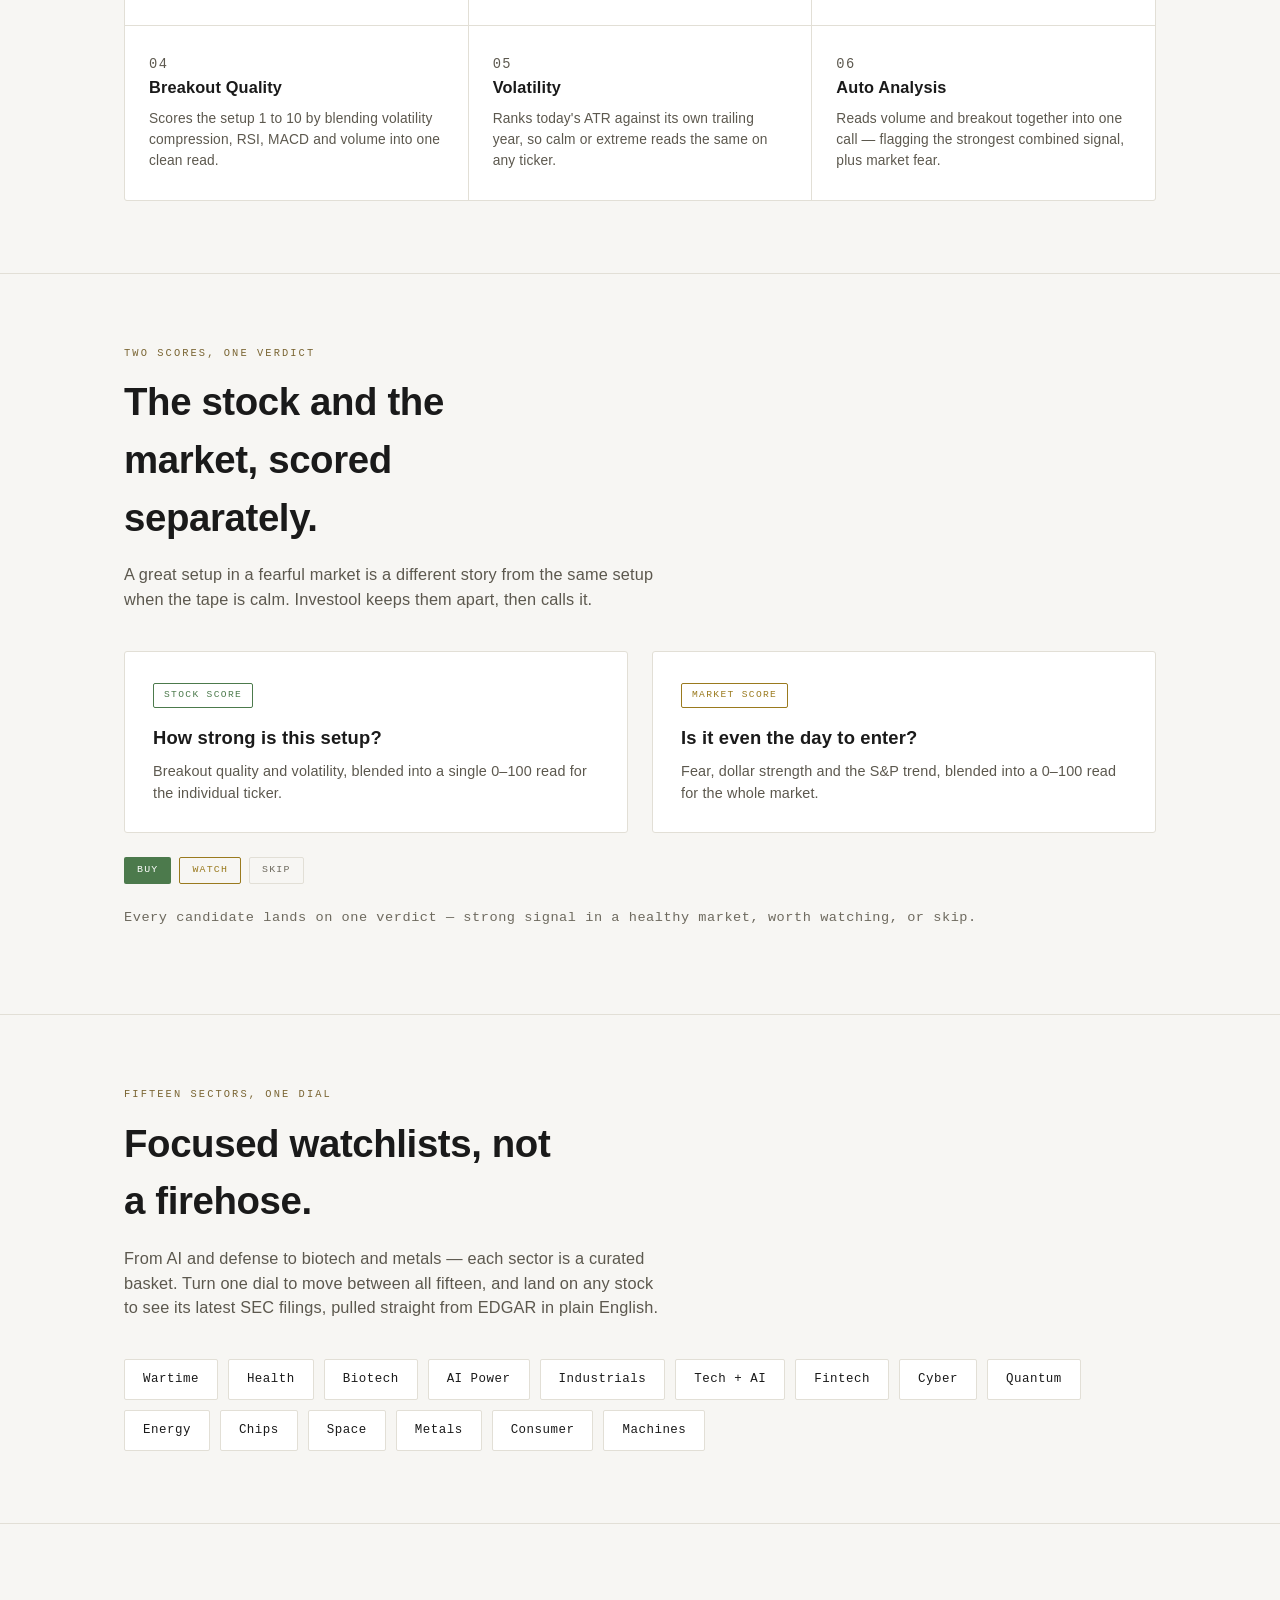
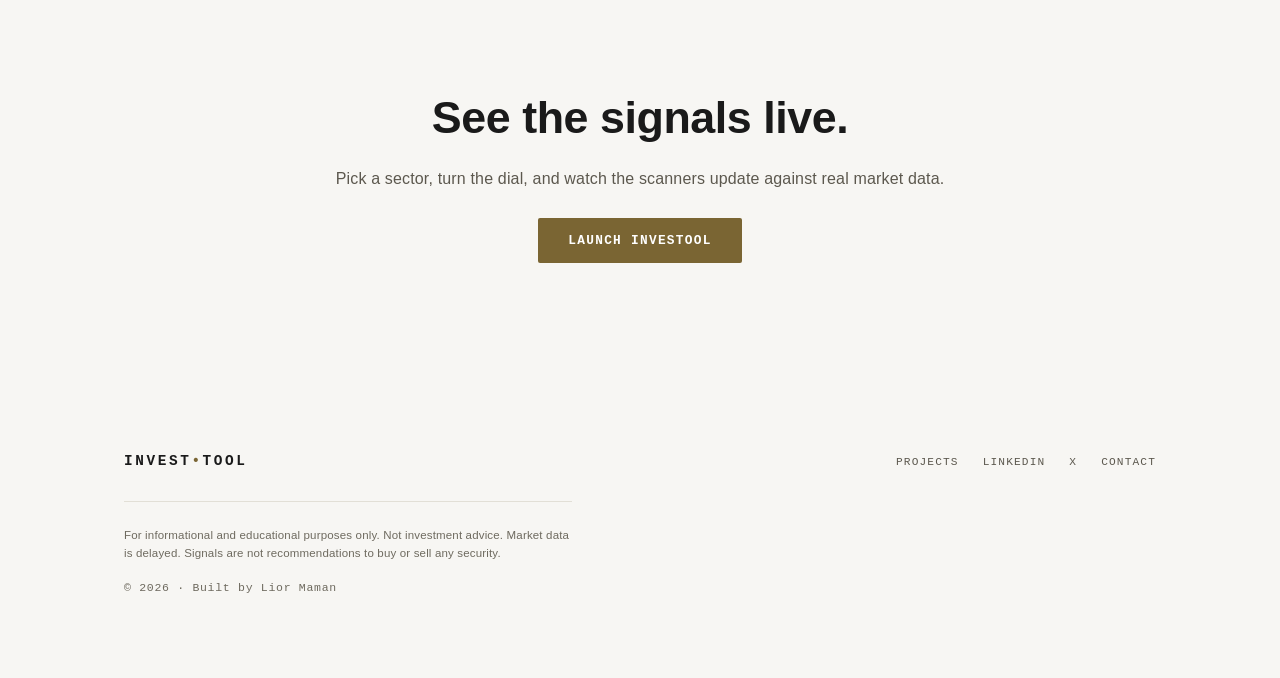
==== commit d23595ea: "update" ====
--- a/index.html
+++ b/index.html
@@ -272,13 +272,13 @@
           const p = (progress - 0.35) / 0.65;
 
           y = -(p * 80);
-          scale = 1 + (p * 0.04);
+          scale = 1 ;
           opacity = 1;
 
         }
 
         productFrame.style.transform =
-          `translateY(${y}px) scale(${scale})`;
+          `translateX(150px) translateY(${y}px) scale(${scale})`;
 
         productFrame.style.opacity = opacity;
 
--- a/main.css
+++ b/main.css
@@ -332,9 +332,10 @@
 
 .product-frame {
   position: relative;
-  width: min(980px, 88vw);
+  width: min(760px, 62vw);
 
   transform:
+    translateX(150px)
     translateY(180px)
     scale(0.72);
 
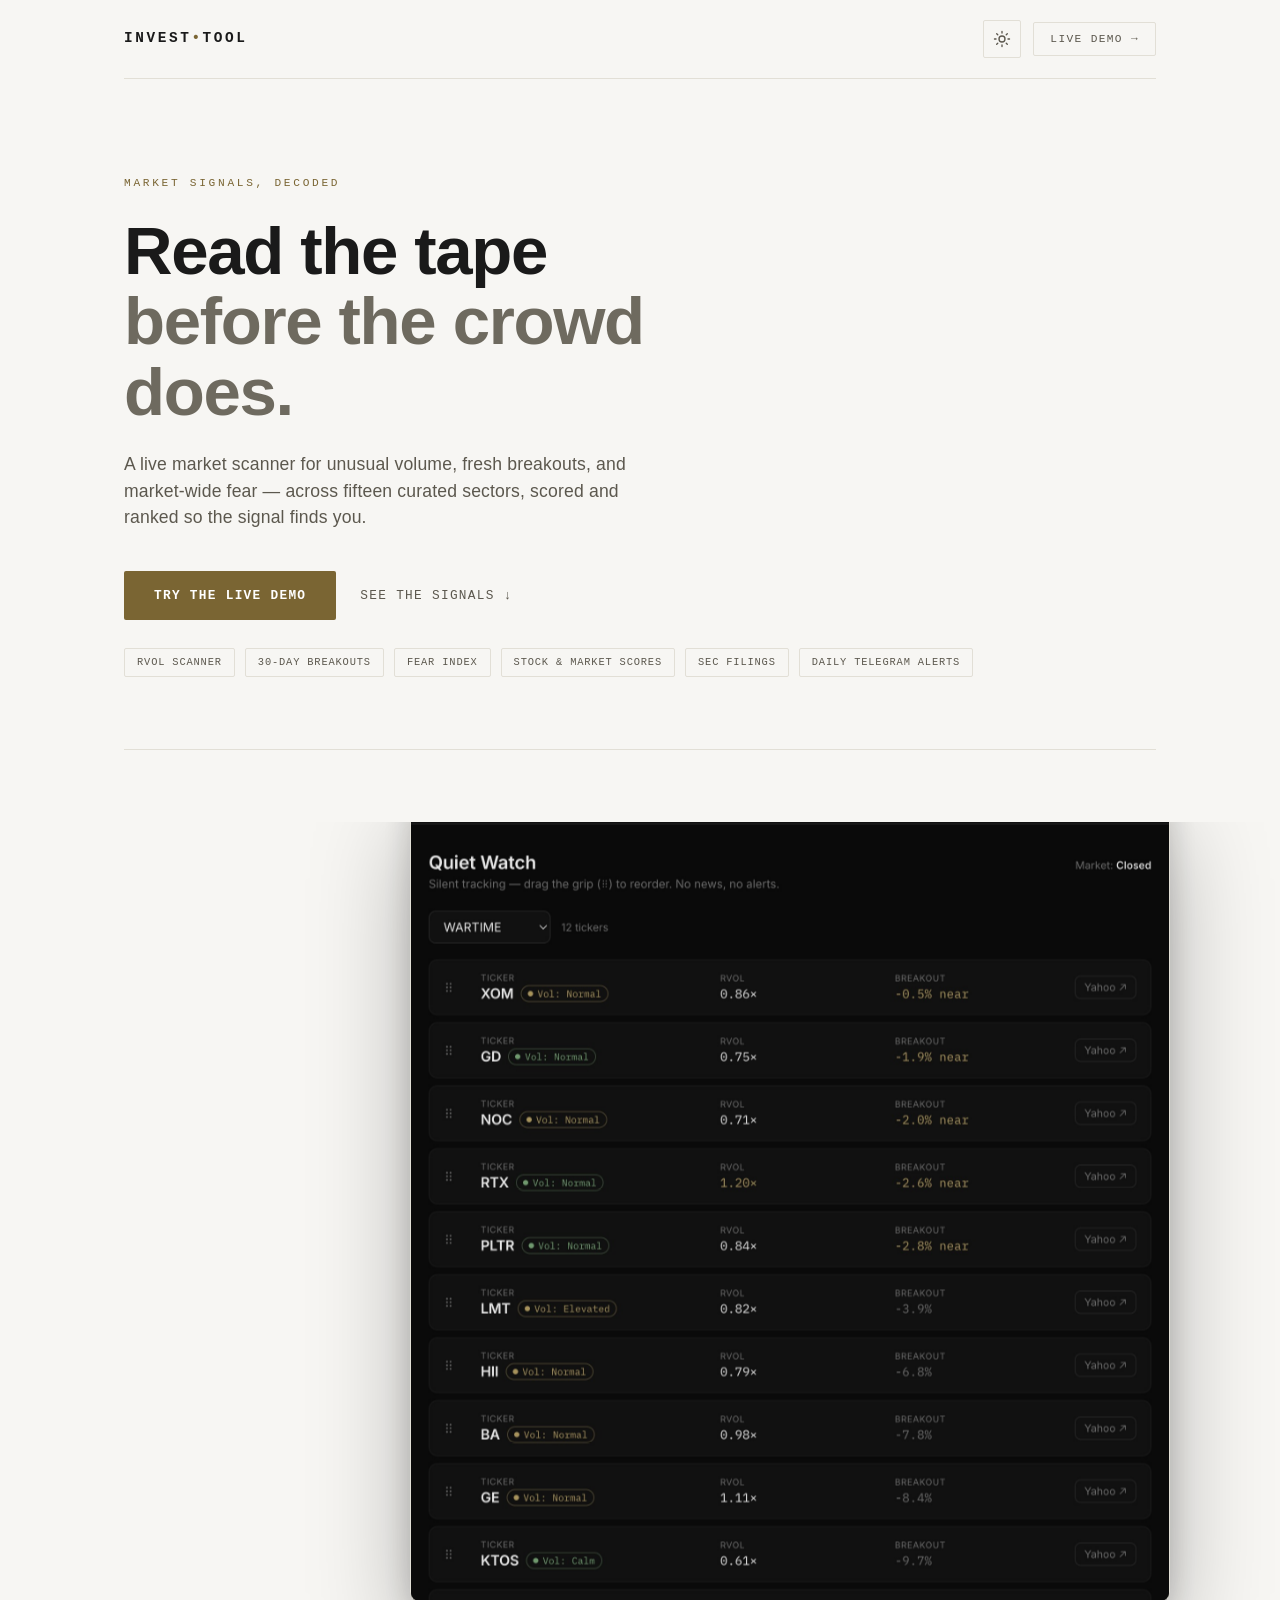
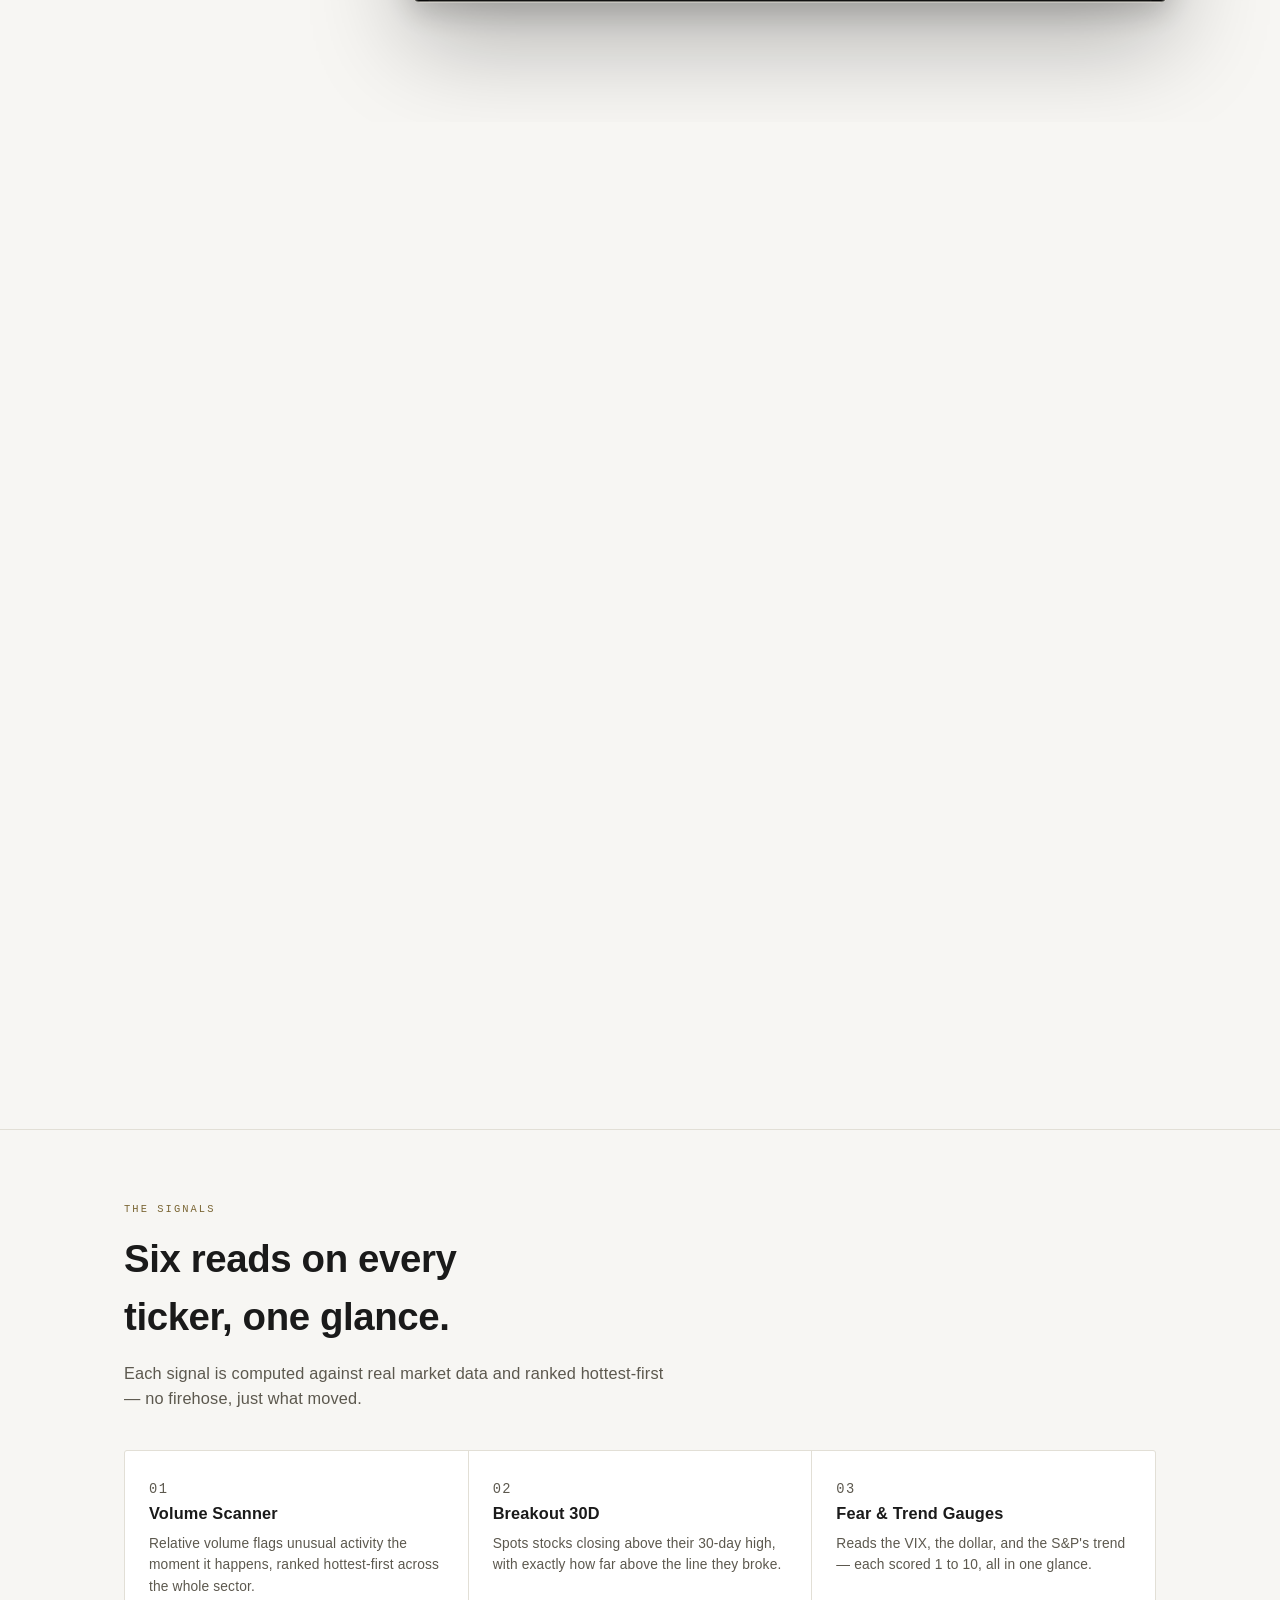
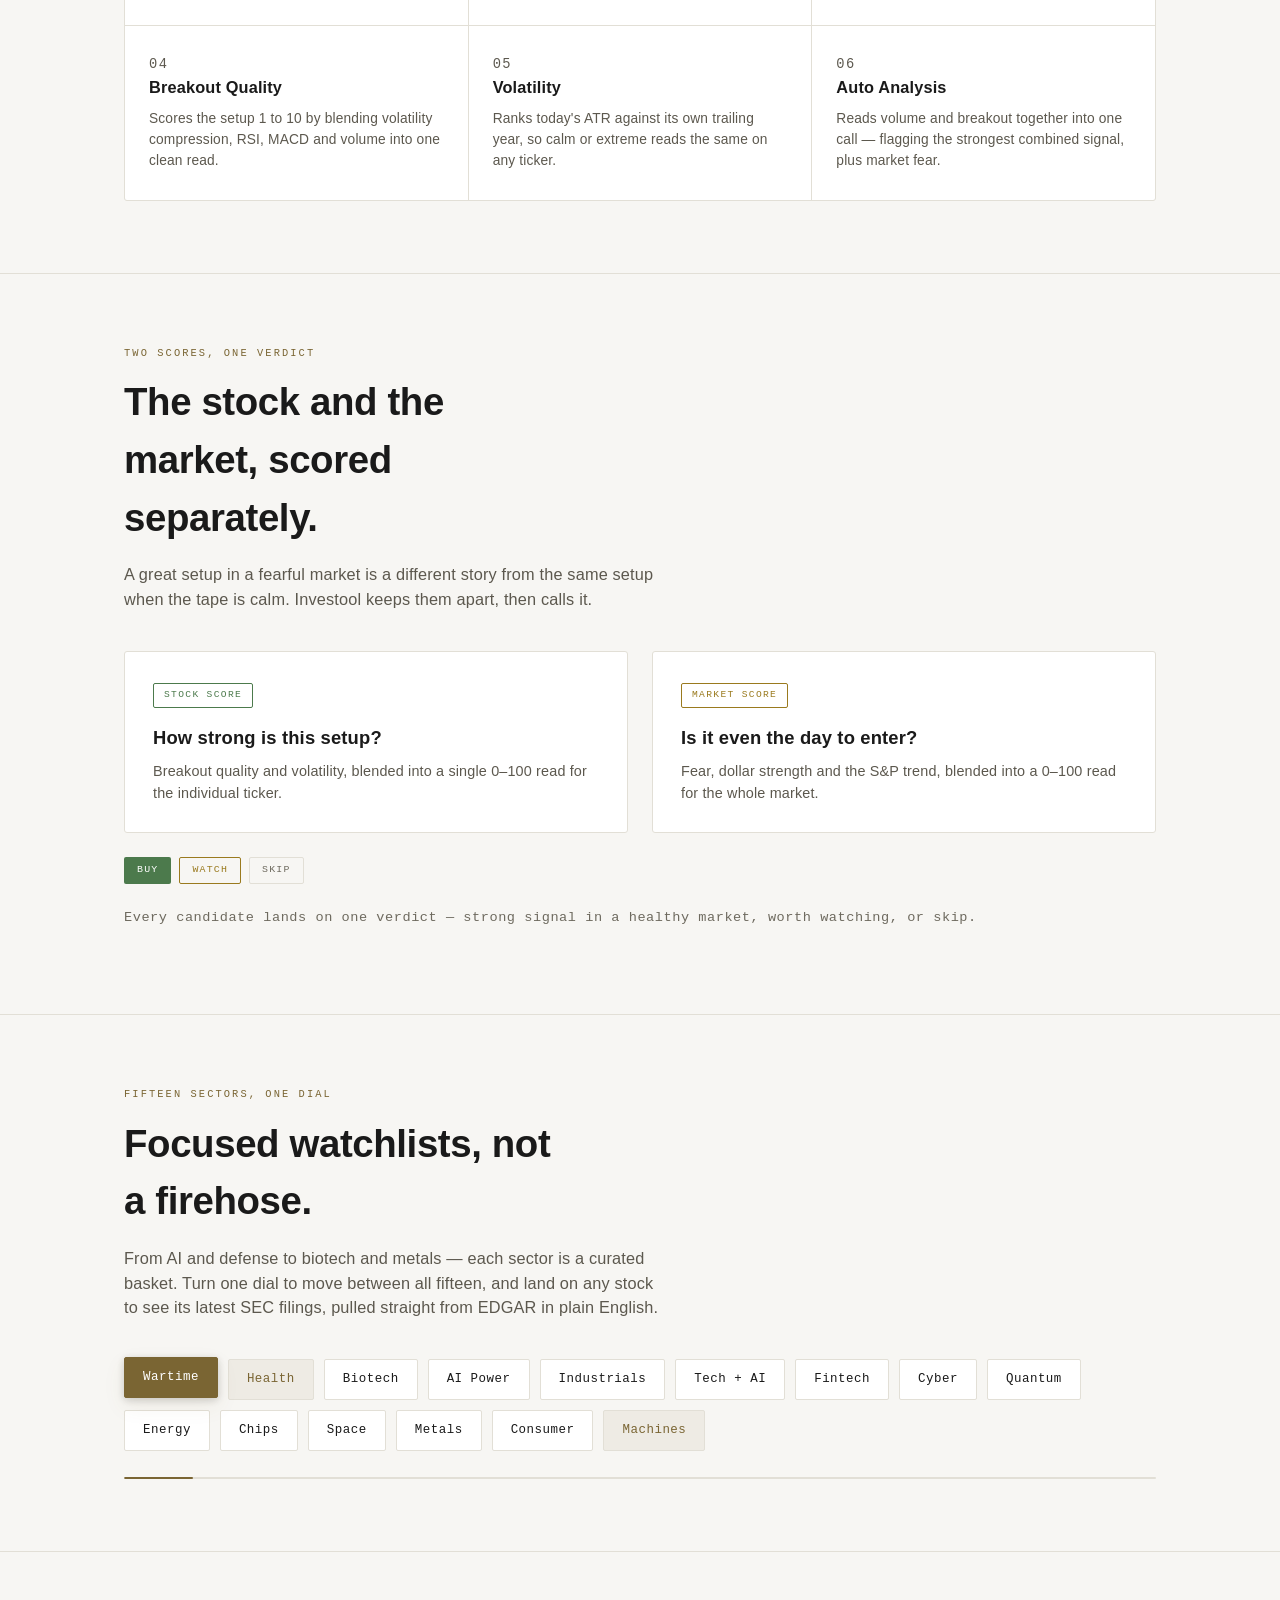
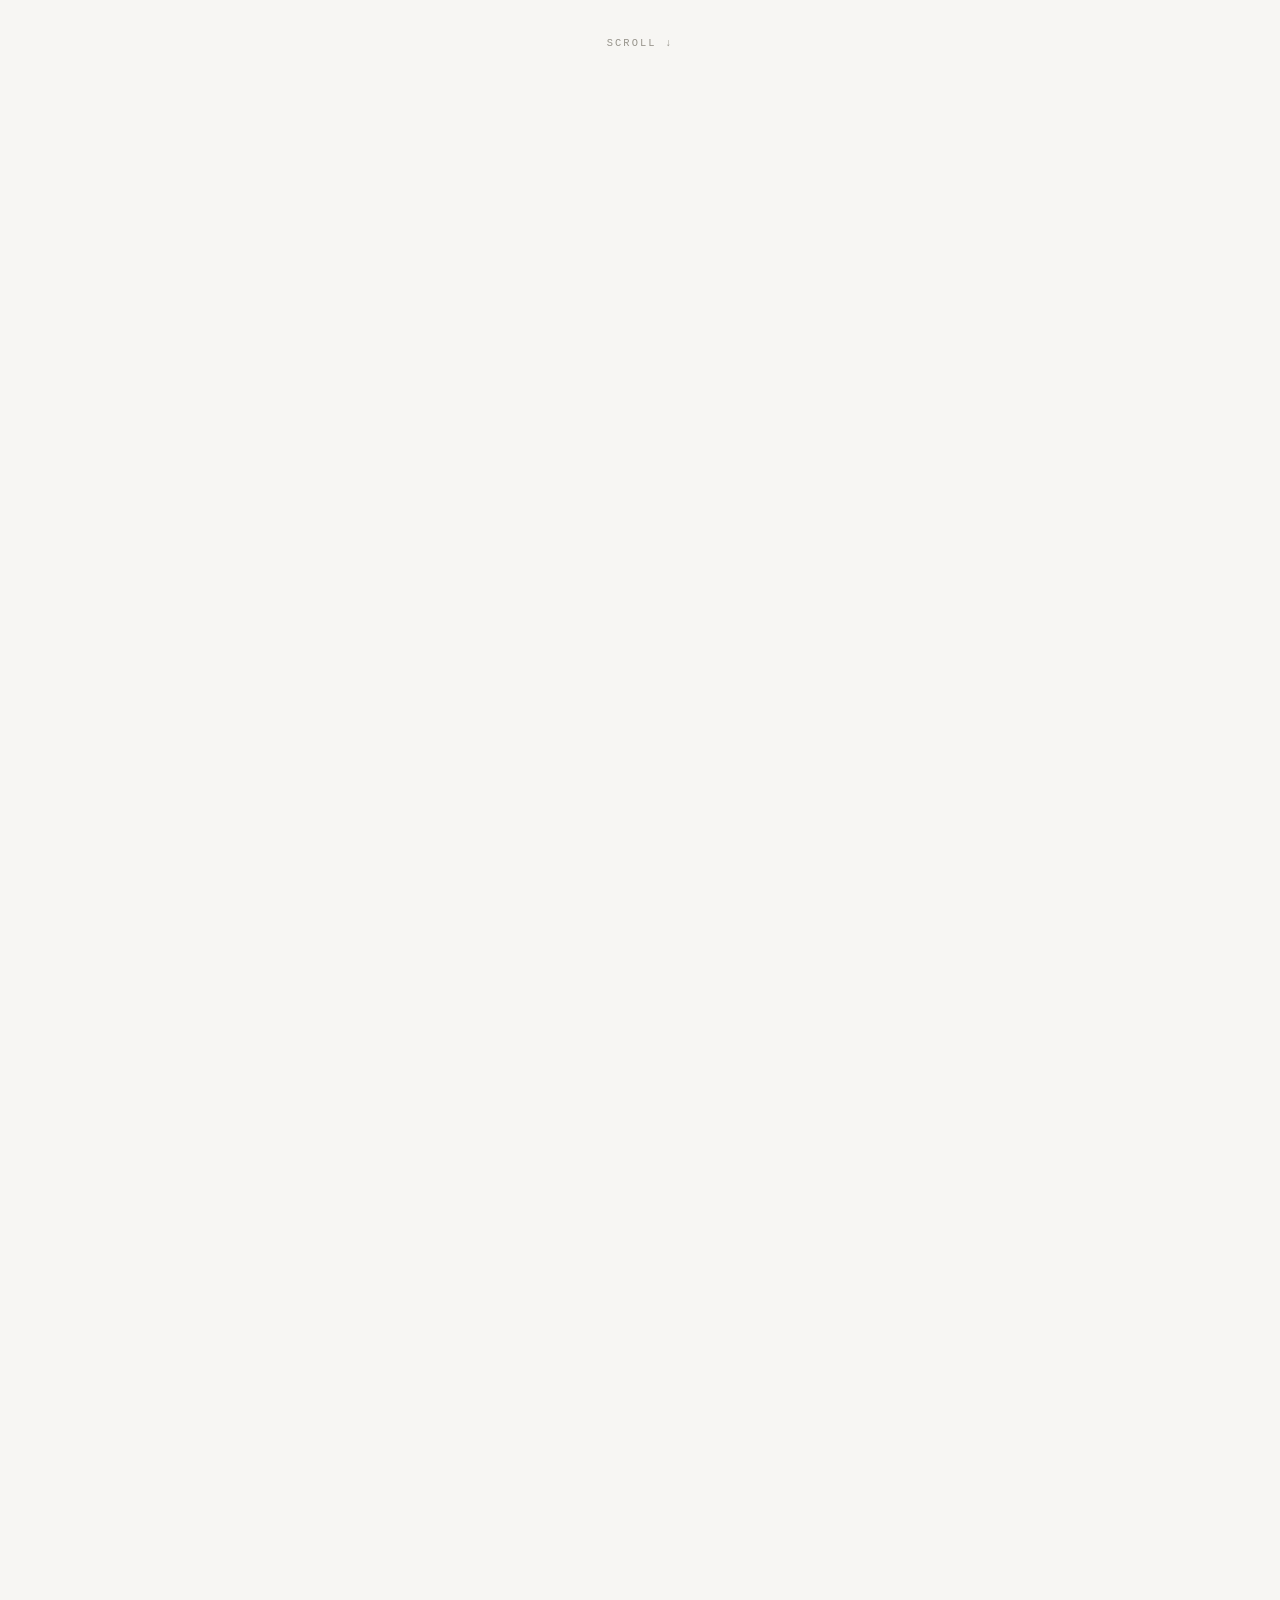
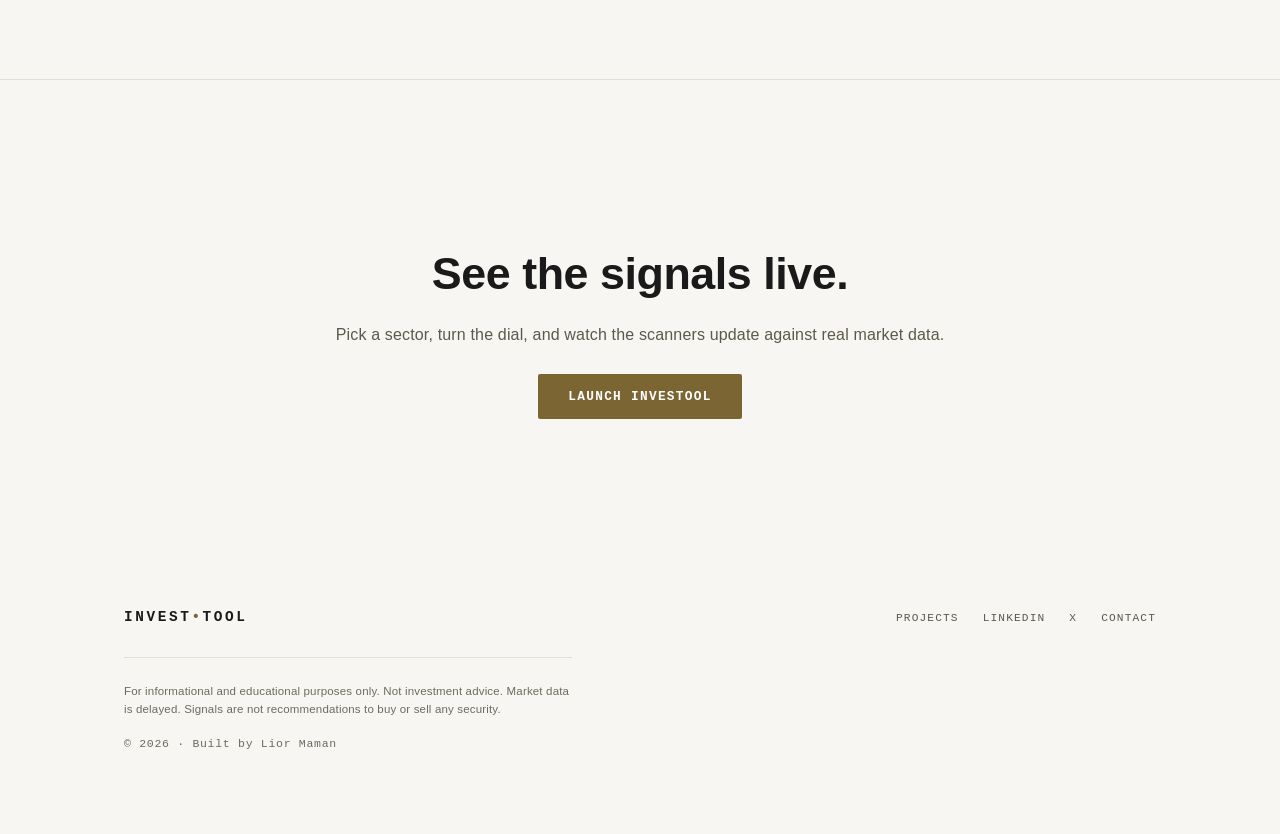
==== commit 09a14ebd: "updated ui" ====
--- a/index.html
+++ b/index.html
@@ -8,6 +8,115 @@
 <meta name="theme-color" content="#F7F6F3" id="theme-color-meta" />
 <link rel="stylesheet" href="main.css">
 
+<!-- =========================================================
+     ADDED STYLES — sector dial + scroll reveal.
+     Reuses your existing main.css classes (.product-browser,
+     .browser-bar, .btn-primary tokens) — no duplicated chrome.
+     ========================================================= -->
+<style>
+  /* ---- Sector dial (auto-cycling chips) ---- */
+  .sector-chip {
+    cursor: default;
+    transition: border-color 0.35s ease, color 0.35s ease, background 0.35s ease,
+                transform 0.35s cubic-bezier(0.16, 1, 0.3, 1), box-shadow 0.35s ease;
+  }
+  .sector-chip.is-live {
+    color: var(--btn-primary-text); background: var(--accent); border-color: var(--accent);
+    transform: translateY(-2px);
+    box-shadow: 0 8px 22px var(--accent-fill), 0 2px 8px rgba(0,0,0,0.18);
+  }
+  .sector-chip.is-near { color: var(--accent); background: var(--accent-fill); } /* no border */
+
+  .dial-rail {
+    margin-top: 26px; height: 2px; width: 100%;
+    background: var(--border); border-radius: 2px; overflow: hidden;
+  }
+  .dial-fill {
+    display: block; height: 100%; width: 0%;
+    background: var(--accent); border-radius: 2px;
+    transition: width 0.5s cubic-bezier(0.16, 1, 0.3, 1);
+  }
+
+  /* ---- Scroll reveal ---- */
+  .reveal-spacer { height: 12vh; display: flex; align-items: flex-end; justify-content: center; padding-bottom: 8px; }
+  .reveal-cue {
+    font-family: var(--font-mono); font-size: 0.65rem; letter-spacing: 0.2em;
+    text-transform: uppercase; color: var(--muted); opacity: 0.7;
+  }
+  .reveal-showcase {
+    position: relative; height: 180vh; border-bottom: 1px solid var(--border);
+  }
+  .reveal-stage {
+    position: sticky; top: 0; height: 100vh;
+    display: flex; flex-direction: column; align-items: center; justify-content: center;
+    overflow: hidden;
+  }
+  .reveal-label {
+    font-family: var(--font-mono); font-size: 0.65rem; letter-spacing: 0.22em;
+    text-transform: uppercase; color: var(--accent);
+    margin-bottom: 22px; opacity: 0; will-change: opacity, transform;
+  }
+  .reveal-frame {
+    position: relative; width: min(860px, 70vw);
+    transform: translateY(220px) scale(0.82);
+    opacity: 0; filter: blur(14px);
+    will-change: transform, opacity, filter;
+  }
+  /* The reveal reuses .product-browser + .browser-bar from main.css. */
+
+  /* ---- Clickable frame + "Open live" overlay (shared) ---- */
+  .frame-link { display: block; color: inherit; text-decoration: none; }
+  .frame-overlay {
+    position: absolute; inset: 0; display: flex; align-items: flex-end; justify-content: flex-end;
+    padding: 18px; opacity: 0; pointer-events: none;
+    background: linear-gradient(to top, rgba(10,10,10,0.55), transparent 45%);
+    transition: opacity 0.3s ease;
+  }
+  .frame-link:hover .frame-overlay { opacity: 1; }
+  .frame-overlay .cta {
+    font-family: var(--font-mono); font-size: 0.72rem; letter-spacing: 0.12em; text-transform: uppercase;
+    font-weight: 600; color: var(--btn-primary-text); background: var(--accent);
+    padding: 10px 18px; border-radius: 2px;
+    transform: translateY(6px); transition: transform 0.3s ease;
+  }
+  .frame-link:hover .frame-overlay .cta { transform: translateY(0); }
+
+  /* Fallback so the frame always has real height even if the image is missing.
+     Auto-hidden by JS the moment your real screenshot loads. */
+  .dash-placeholder {
+    aspect-ratio: 16 / 10; background: linear-gradient(135deg, #0d0d0d, #151515);
+    display: grid; grid-template-columns: 150px 1fr; gap: 1px;
+  }
+  .dash-placeholder .side { background: #101010; padding: 18px 14px; }
+  .dash-placeholder .main { background: #0b0b0b; padding: 18px; display: flex; flex-direction: column; gap: 14px; }
+  .dash-placeholder .bar { height: 9px; border-radius: 2px; background: #222; }
+  .dash-placeholder .bar.accent { background: var(--accent); }
+  .dash-placeholder .chart {
+    flex: 1; border: 1px solid #1c1c1c; border-radius: 4px; min-height: 160px; position: relative;
+    background: repeating-linear-gradient(90deg, #131313 0 2px, transparent 2px 26px);
+  }
+  .dash-placeholder .chart::after {
+    content: ""; position: absolute; left: 6%; right: 6%; bottom: 30%; height: 2px;
+    background: var(--accent); box-shadow: 0 0 12px var(--accent);
+    transform: rotate(-6deg); border-radius: 2px;
+  }
+  .dash-placeholder .row { display: flex; gap: 10px; }
+  .dash-placeholder .pill { height: 22px; flex: 1; border-radius: 3px; background: #161616; border: 1px solid #1e1e1e; }
+  .dash-placeholder .note { font-family: var(--font-mono); font-size: 0.55rem; color: #555; letter-spacing: 0.14em; }
+
+  .scan-line {
+    position: absolute; left: 0; right: 0; top: 0; height: 2px;
+    background: linear-gradient(90deg, transparent, var(--accent), transparent);
+    opacity: 0; pointer-events: none;
+  }
+
+  @media (max-width: 760px) {
+    .reveal-showcase { height: 150vh; }
+    .reveal-frame { width: 92vw; transform: translateY(120px) scale(0.92); filter: blur(6px); }
+    .frame-overlay { opacity: 1; }              /* no hover on touch — show the CTA hint */
+    .frame-overlay .cta { transform: translateY(0); }
+  }
+</style>
 </head>
 <body>
   <div class="wrap">
@@ -61,6 +170,7 @@
       </div>
 
       <div class="product-frame">
+        <a class="frame-link" href="https://financial-dashboard-1058721809048.me-west1.run.app/watch" target="_blank" rel="noreferrer" aria-label="Open the live Investool watch view">
         <div class="product-browser">
           <div class="browser-bar">
             <span></span>
@@ -72,7 +182,9 @@
             src="images/quiet-watch.png"
             alt="Investool Quiet Watch market scanner"
           />
+          <div class="frame-overlay"><span class="cta">Open live →</span></div>
         </div>
+        </a>
       </div>
 
     </div>
@@ -126,7 +238,7 @@
       <p class="sec-label reveal">Fifteen Sectors, One Dial</p>
       <h2 class="sec-title reveal">Focused watchlists, not a firehose.</h2>
       <p class="sec-sub reveal">From AI and defense to biotech and metals — each sector is a curated basket. Turn one dial to move between all fifteen, and land on any stock to see its latest SEC filings, pulled straight from EDGAR in plain English.</p>
-      <div class="sectors">
+      <div class="sectors" id="sectors">
         <span class="sector-chip">Wartime</span>
         <span class="sector-chip">Health</span>
         <span class="sector-chip">Biotech</span>
@@ -143,6 +255,47 @@
         <span class="sector-chip">Consumer</span>
         <span class="sector-chip">Machines</span>
       </div>
+      <div class="dial-rail"><span class="dial-fill" id="dialFill"></span></div>
+    </div>
+  </section>
+
+  <!-- =========================================================
+       SCROLL REVEAL — the dashboard emerges as you scroll.
+       ========================================================= -->
+  <div class="reveal-spacer"><span class="reveal-cue">Scroll ↓</span></div>
+
+  <section class="reveal-showcase">
+    <div class="reveal-stage">
+      <p class="reveal-label" id="revealLabel">Live Dashboard</p>
+      <div class="reveal-frame" id="revealFrame">
+        <a class="frame-link" href="https://financial-dashboard-1058721809048.me-west1.run.app/" target="_blank" rel="noreferrer" aria-label="Open the live Investool dashboard">
+        <div class="product-browser">
+          <div class="browser-bar">
+            <span></span><span></span><span></span>
+          </div>
+
+          <img id="dashImg" src="images/invest.png" alt="Investool market scanner dashboard" />
+
+          <div class="dash-placeholder" id="dashPlaceholder">
+            <div class="side">
+              <div class="bar accent" style="width:60%"></div>
+              <div class="bar" style="width:80%;margin-top:14px"></div>
+              <div class="bar" style="width:50%;margin-top:10px"></div>
+              <div class="bar" style="width:70%;margin-top:10px"></div>
+              <div class="note" style="margin-top:22px">TICKER · RTX</div>
+            </div>
+            <div class="main">
+              <div class="row"><div class="pill"></div><div class="pill"></div><div class="pill"></div></div>
+              <div class="chart"></div>
+              <div class="note">PRICE ACTION · placeholder — drop images/invest.png to replace</div>
+            </div>
+          </div>
+
+          <div class="scan-line" id="scanLine"></div>
+          <div class="frame-overlay"><span class="cta">Open live →</span></div>
+        </div>
+        </a>
+      </div>
     </div>
   </section>
 
@@ -214,122 +367,158 @@
       });
     }
 
-        /* =====================================================
-       PRODUCT SCROLL ANIMATION
+    /* =====================================================
+       PRODUCT SCROLL ANIMATION (your original)
        ===================================================== */
-
     const productSection = document.querySelector('.product-showcase');
     const productFrame = document.querySelector('.product-frame');
     const productCopy = document.querySelector('.product-copy');
 
     if (productSection && productFrame) {
-
       function updateProductAnimation() {
-
         const rect = productSection.getBoundingClientRect();
         const sectionHeight = productSection.offsetHeight;
         const viewportHeight = window.innerHeight;
-
-        /*
-         * Progress:
-         * 0 = beginning of section
-         * 1 = end of section
-         */
-
         const total = sectionHeight - viewportHeight;
-
         let progress = -rect.top / total;
-
         progress = Math.max(0, Math.min(1, progress));
 
-
-        /* -----------------------------------------------
-           PRODUCT
-           ----------------------------------------------- */
-
-        let y;
-        let scale;
-        let opacity;
-
+        let y, scale, opacity;
         if (progress < 0.35) {
-
-          /*
-           * Product enters
-           */
-
           const p = progress / 0.35;
-
           y = 180 - (180 * p);
           scale = 0.72 + (0.28 * p);
           opacity = p;
-
         } else {
-
-          /*
-           * Product settles
-           */
-
           const p = (progress - 0.35) / 0.65;
-
           y = -(p * 80);
-          scale = 1 ;
+          scale = 1;
           opacity = 1;
-
         }
 
         productFrame.style.transform =
           `translateX(150px) translateY(${y}px) scale(${scale})`;
-
         productFrame.style.opacity = opacity;
 
-
-        /* -----------------------------------------------
-           COPY
-           ----------------------------------------------- */
-
         if (productCopy) {
-
           if (progress < 0.25) {
-
             productCopy.style.opacity = 0;
-
           } else if (progress < 0.55) {
-
             const p = (progress - 0.25) / 0.30;
-
             productCopy.style.opacity = p;
-
-            productCopy.style.transform =
-              `translateY(${40 - (40 * p)}px)`;
-
+            productCopy.style.transform = `translateY(${40 - (40 * p)}px)`;
           } else {
-
             productCopy.style.opacity = 1;
-
-            productCopy.style.transform =
-              'translateY(0)';
-
+            productCopy.style.transform = 'translateY(0)';
           }
         }
       }
 
-
-      /*
-       * Run on scroll
-       */
-
-      window.addEventListener(
-        'scroll',
-        updateProductAnimation,
-        { passive: true }
-      );
-
-
-      /*
-       * Initial state
-       */
-
+      window.addEventListener('scroll', updateProductAnimation, { passive: true });
       updateProductAnimation();
+    }
+
+    /* =====================================================
+       SECTOR DIAL — auto-cycles the chips, hover to hold
+       ===================================================== */
+    (function () {
+      const rail = document.getElementById('sectors');
+      if (!rail) return;
+      const chips = Array.from(rail.querySelectorAll('.sector-chip'));
+      if (!chips.length) return;
+      const fill = document.getElementById('dialFill');
+      const STEP = 1400; // ms per sector — tweak to taste
+      let index = 0, timer = null, paused = false, onScreen = false;
+
+      function paint() {
+        chips.forEach((chip, i) => {
+          chip.classList.toggle('is-live', i === index);
+          const near = i === (index - 1 + chips.length) % chips.length ||
+                       i === (index + 1) % chips.length;
+          chip.classList.toggle('is-near', near && i !== index);
+        });
+        if (fill) fill.style.width = (((index + 1) / chips.length) * 100).toFixed(2) + '%';
+      }
+      function advance() { index = (index + 1) % chips.length; paint(); }
+      function start() { if (!timer) timer = setInterval(() => { if (!paused && onScreen) advance(); }, STEP); }
+
+      chips.forEach((chip, i) => {
+        chip.addEventListener('mouseenter', () => { paused = true; index = i; paint(); });
+        chip.addEventListener('mouseleave', () => { paused = false; });
+      });
+
+      const io = new IntersectionObserver((entries) => {
+        entries.forEach((e) => { onScreen = e.isIntersecting; if (onScreen) start(); });
+      }, { threshold: 0.2 });
+      io.observe(rail);
+
+      paint();
+    })();
+
+    /* =====================================================
+       DASHBOARD SCROLL REVEAL
+       ===================================================== */
+    const showcase = document.querySelector('.reveal-showcase');
+    const frame    = document.getElementById('revealFrame');
+    const label    = document.getElementById('revealLabel');
+    const scan     = document.getElementById('scanLine');
+    const dashImg  = document.getElementById('dashImg');
+    const dashPh   = document.getElementById('dashPlaceholder');
+
+    if (showcase && frame) {
+      if (dashImg && dashPh) {
+        dashImg.addEventListener('load', () => { dashPh.style.display = 'none'; });
+        dashImg.addEventListener('error', () => { dashImg.style.display = 'none'; });
+        if (dashImg.complete && dashImg.naturalWidth > 0) dashPh.style.display = 'none';
+        else if (dashImg.complete && dashImg.naturalWidth === 0) dashImg.style.display = 'none';
+      }
+
+      const clamp = (v, a, b) => Math.max(a, Math.min(b, v));
+      const isMobile = () => window.matchMedia('(max-width: 760px)').matches;
+
+      function updateReveal() {
+        const rect = showcase.getBoundingClientRect();
+        const total = showcase.offsetHeight - window.innerHeight;
+        const progress = clamp(-rect.top / total, 0, 1);
+
+        // Softer motion on small screens: shorter travel, less blur/scale.
+        const mob = isMobile();
+        const START_Y   = mob ? 120 : 220;
+        const START_S   = mob ? 0.92 : 0.82;
+        const START_BLR = mob ? 6 : 14;
+
+        const l = clamp(progress / 0.18, 0, 1);
+        label.style.opacity = l;
+        label.style.transform = `translateY(${(1 - l) * 14}px)`;
+
+        let y, scale, opacity, blur;
+        if (progress < 0.5) {
+          const p = progress / 0.5;
+          const e = 1 - Math.pow(1 - p, 3);   // easeOutCubic
+          y = START_Y - (START_Y * e);
+          scale = START_S + ((1 - START_S) * e);
+          opacity = clamp(e * 1.4, 0, 1);
+          blur = START_BLR - (START_BLR * e);
+        } else {
+          const p = (progress - 0.5) / 0.5;
+          y = -(p * (mob ? 20 : 40)); scale = 1; opacity = 1; blur = 0;
+        }
+        frame.style.transform = `translateY(${y}px) scale(${scale})`;
+        frame.style.opacity = opacity;
+        frame.style.filter = `blur(${blur}px)`;
+
+        if (progress > 0.36 && progress < 0.62) {
+          const p = (progress - 0.36) / 0.26;
+          scan.style.opacity = Math.sin(p * Math.PI);
+          scan.style.transform = `translateY(${p * frame.offsetHeight}px)`;
+        } else {
+          scan.style.opacity = 0;
+        }
+      }
+
+      window.addEventListener('scroll', updateReveal, { passive: true });
+      window.addEventListener('resize', updateReveal);
+      updateReveal();
     }
   </script>
 </body>
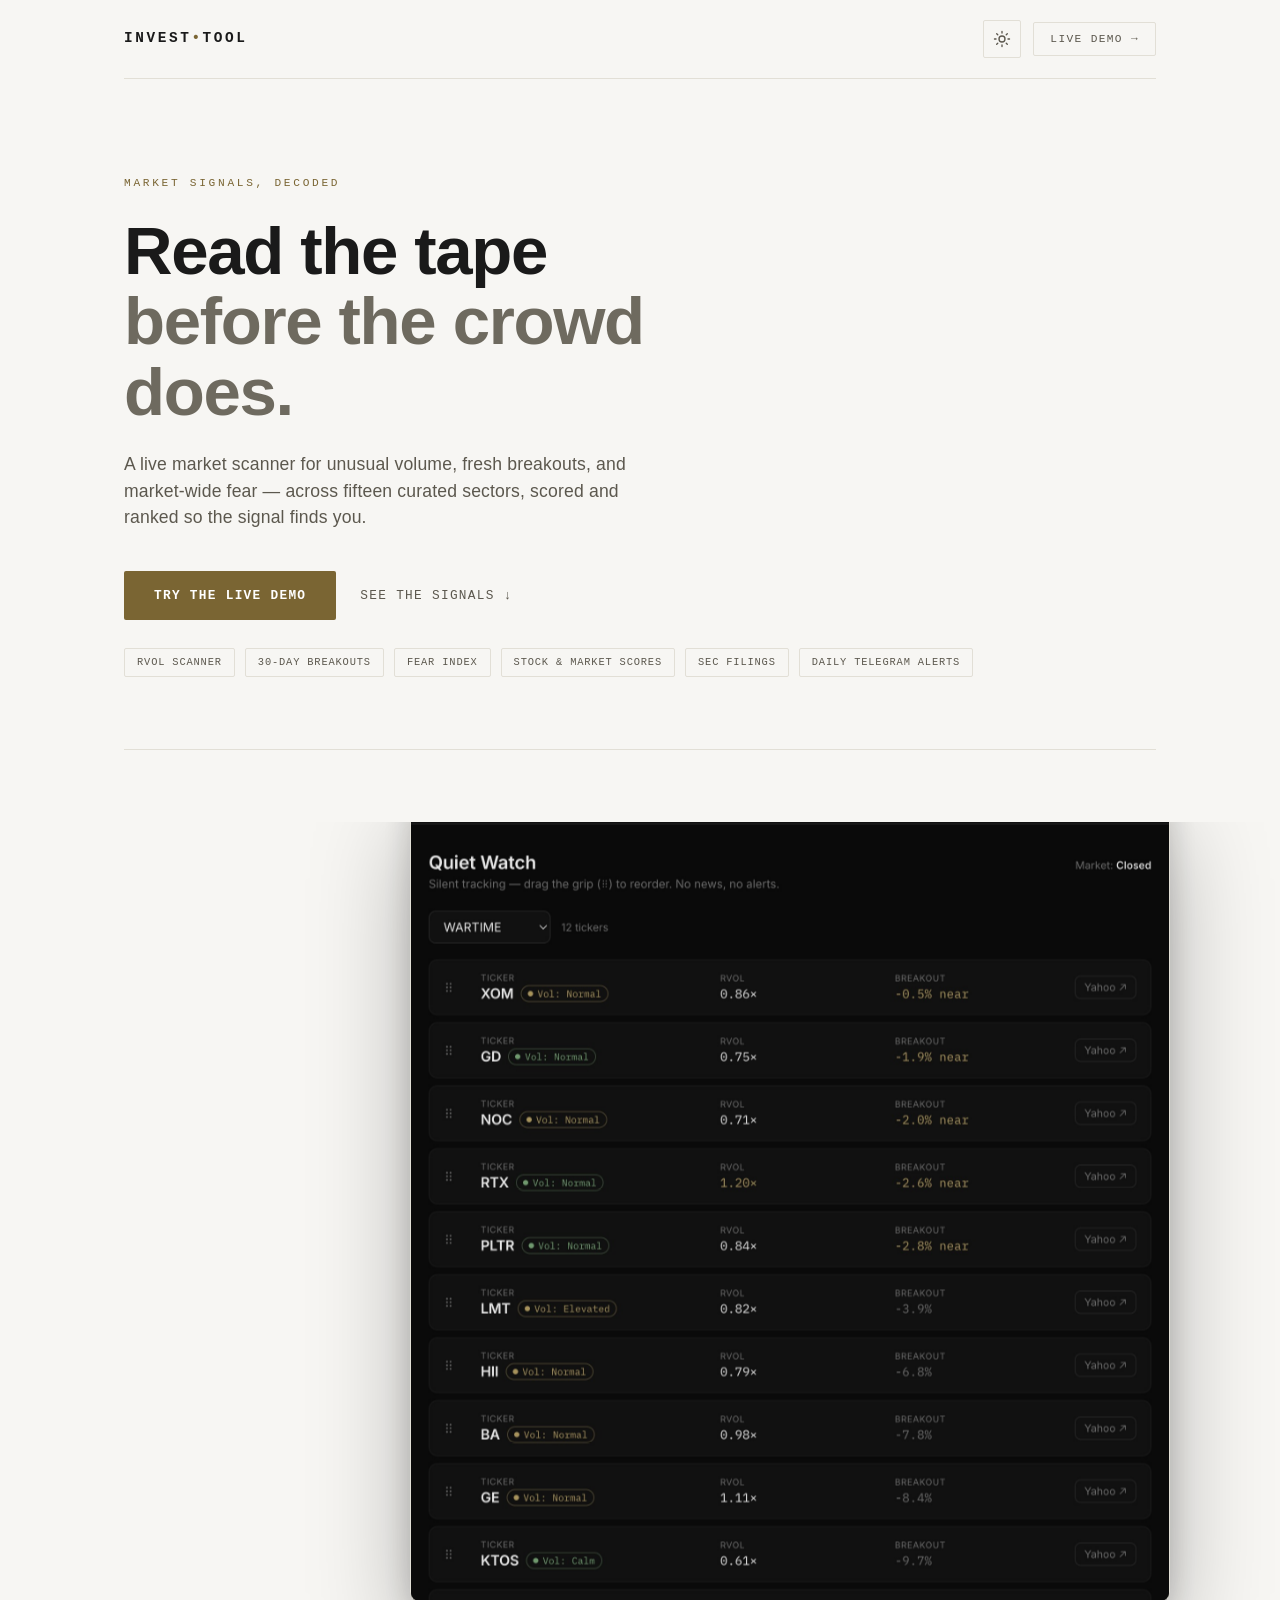
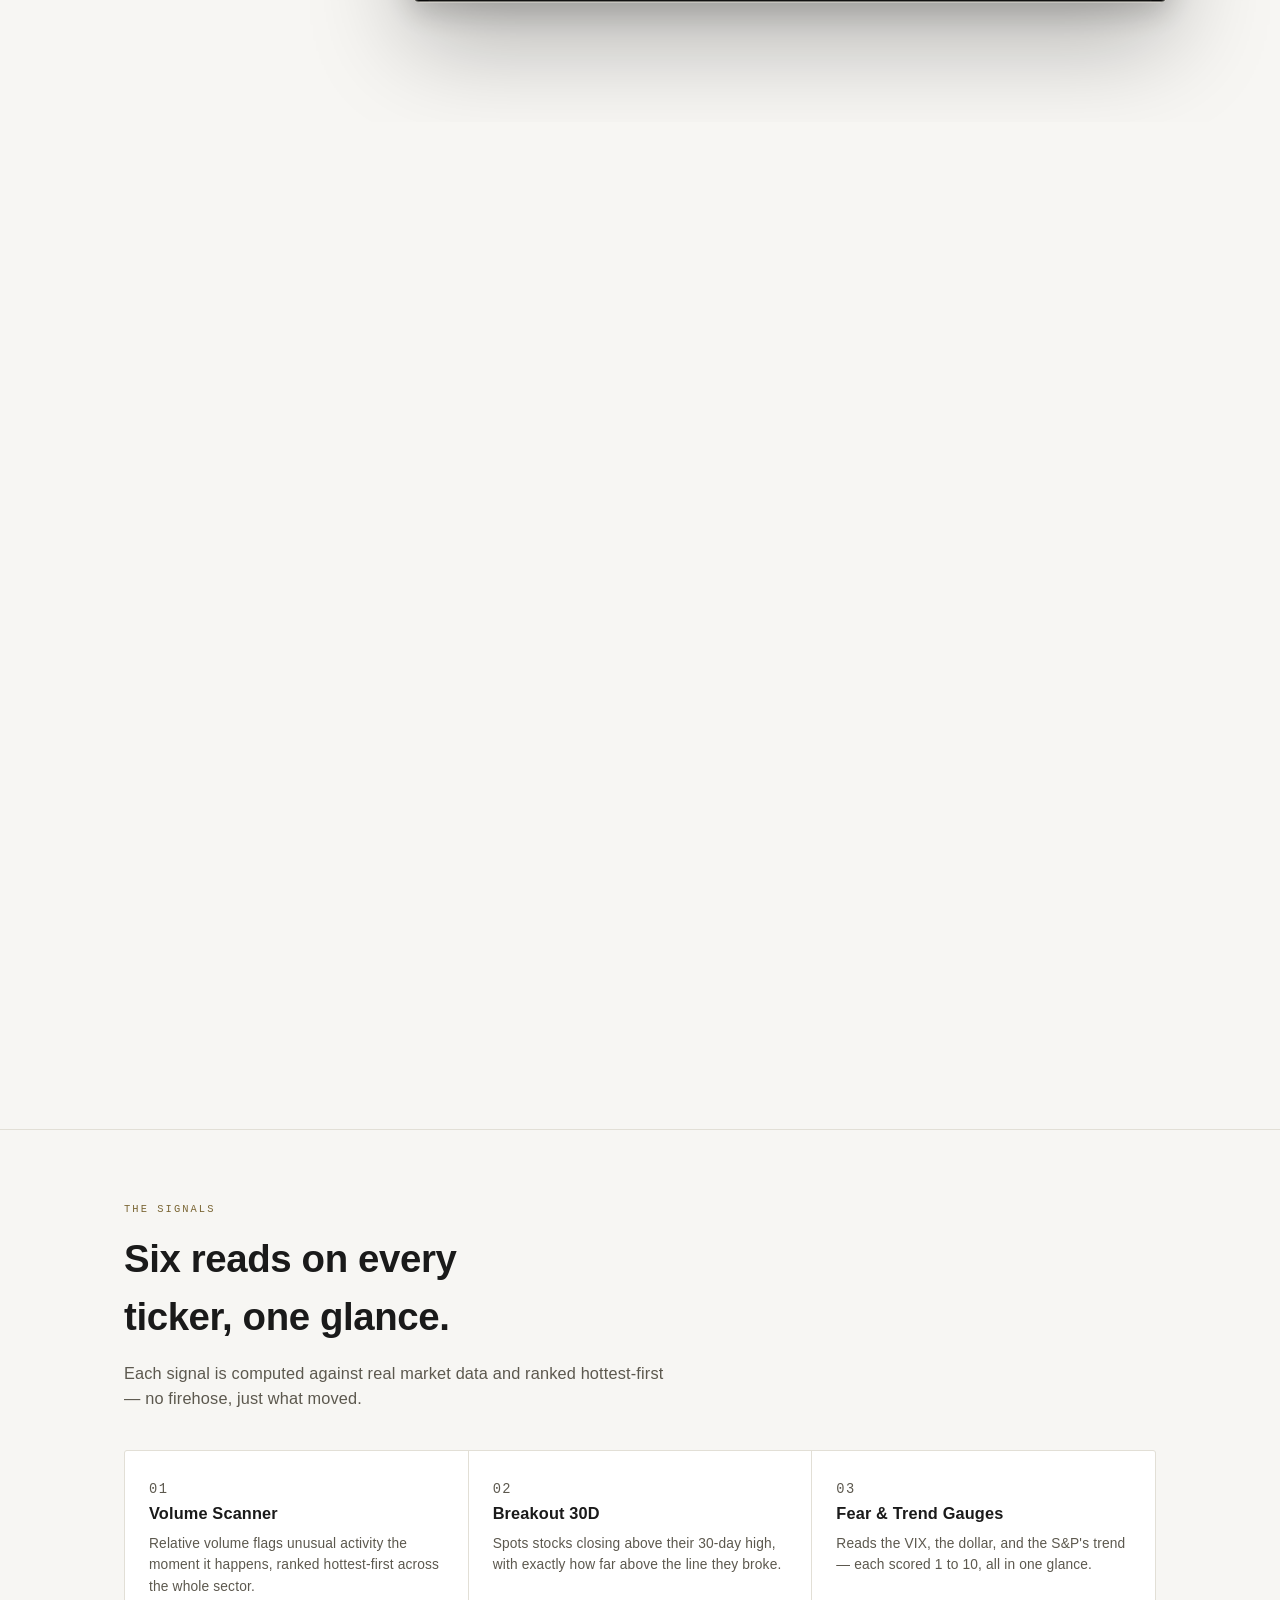
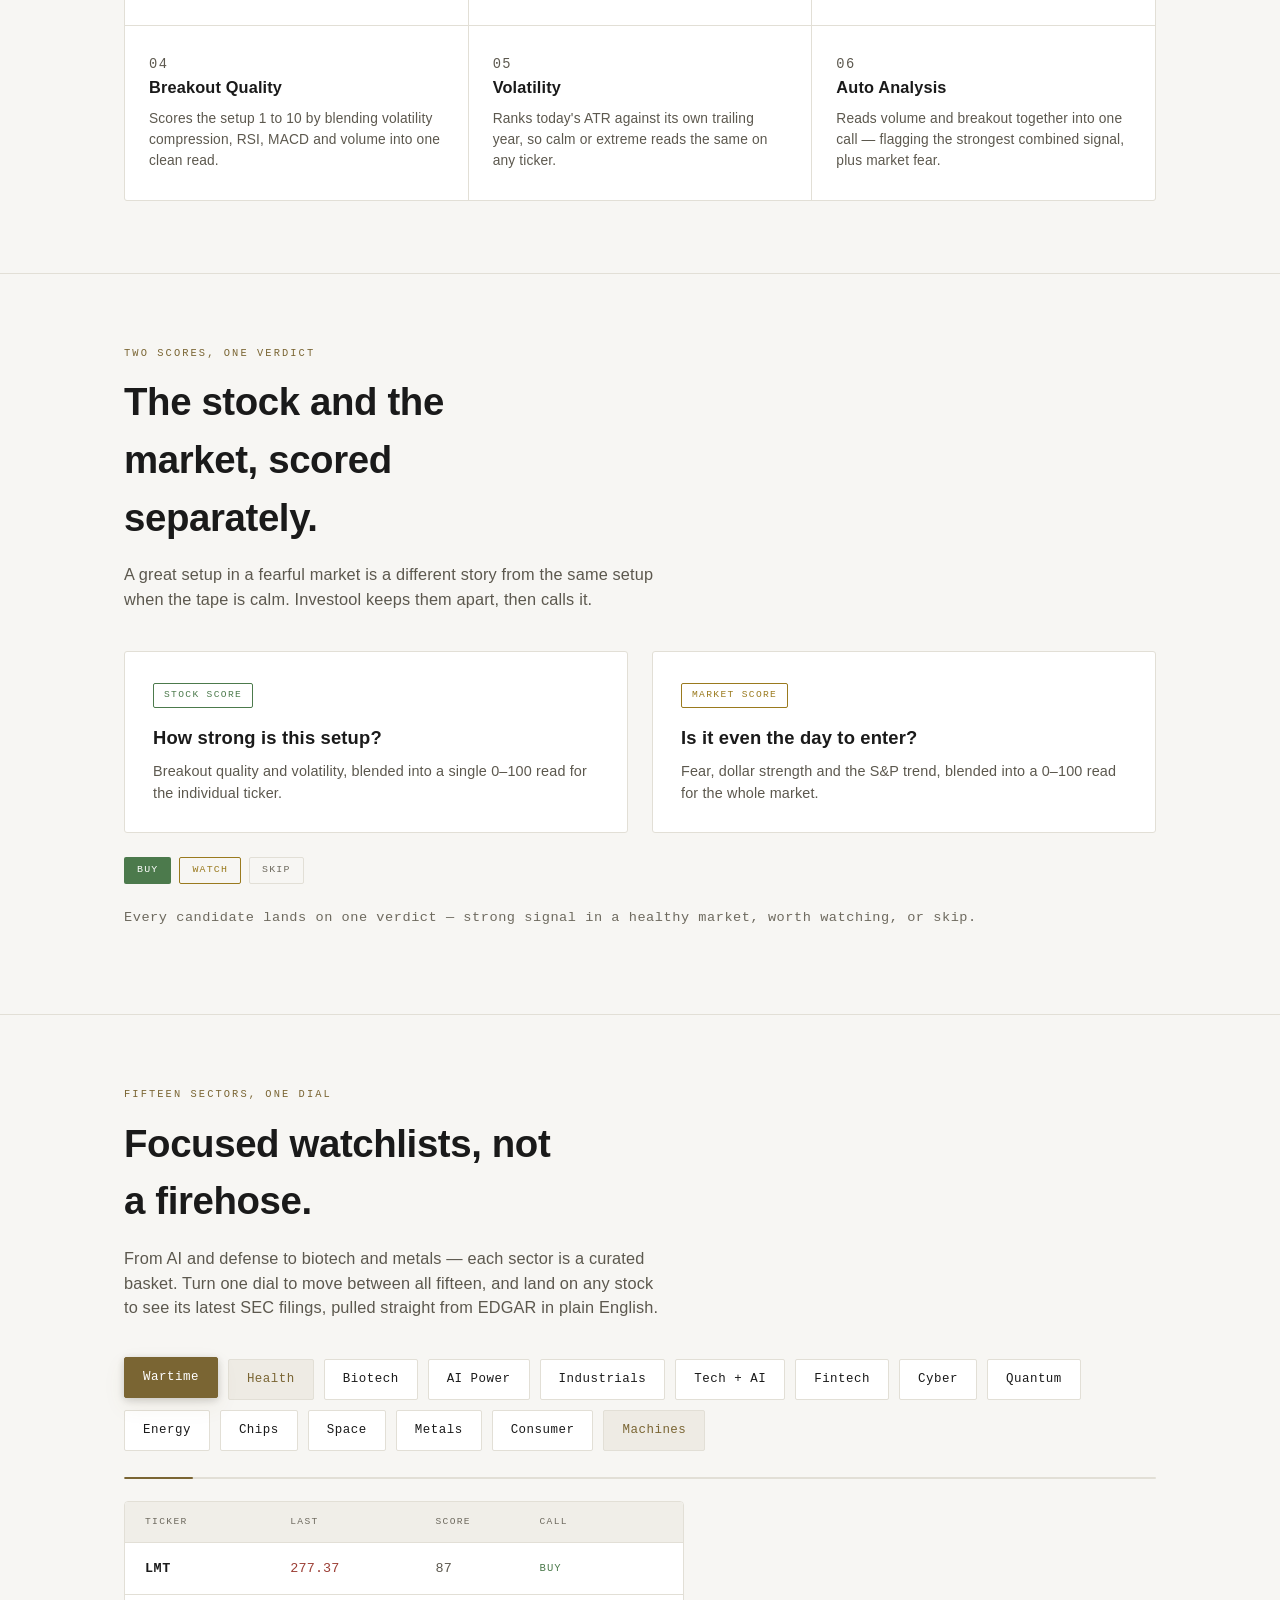
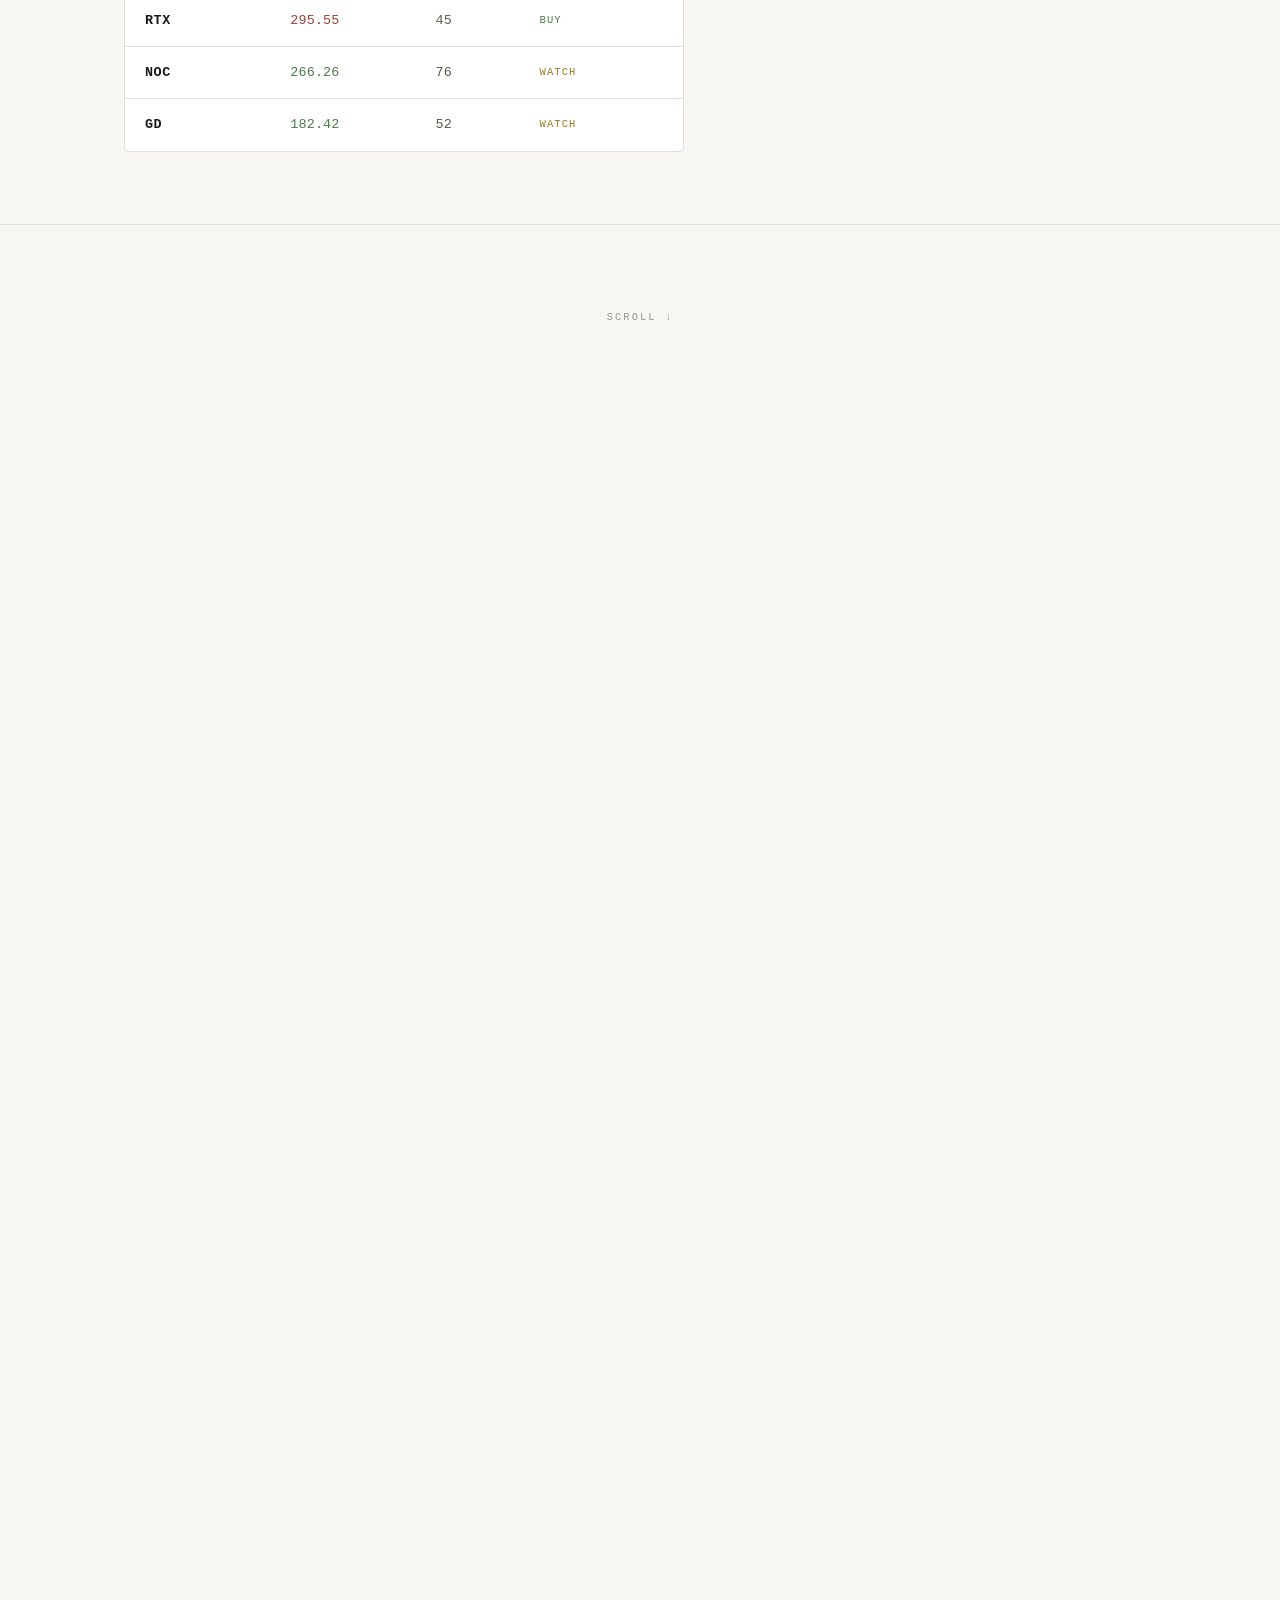
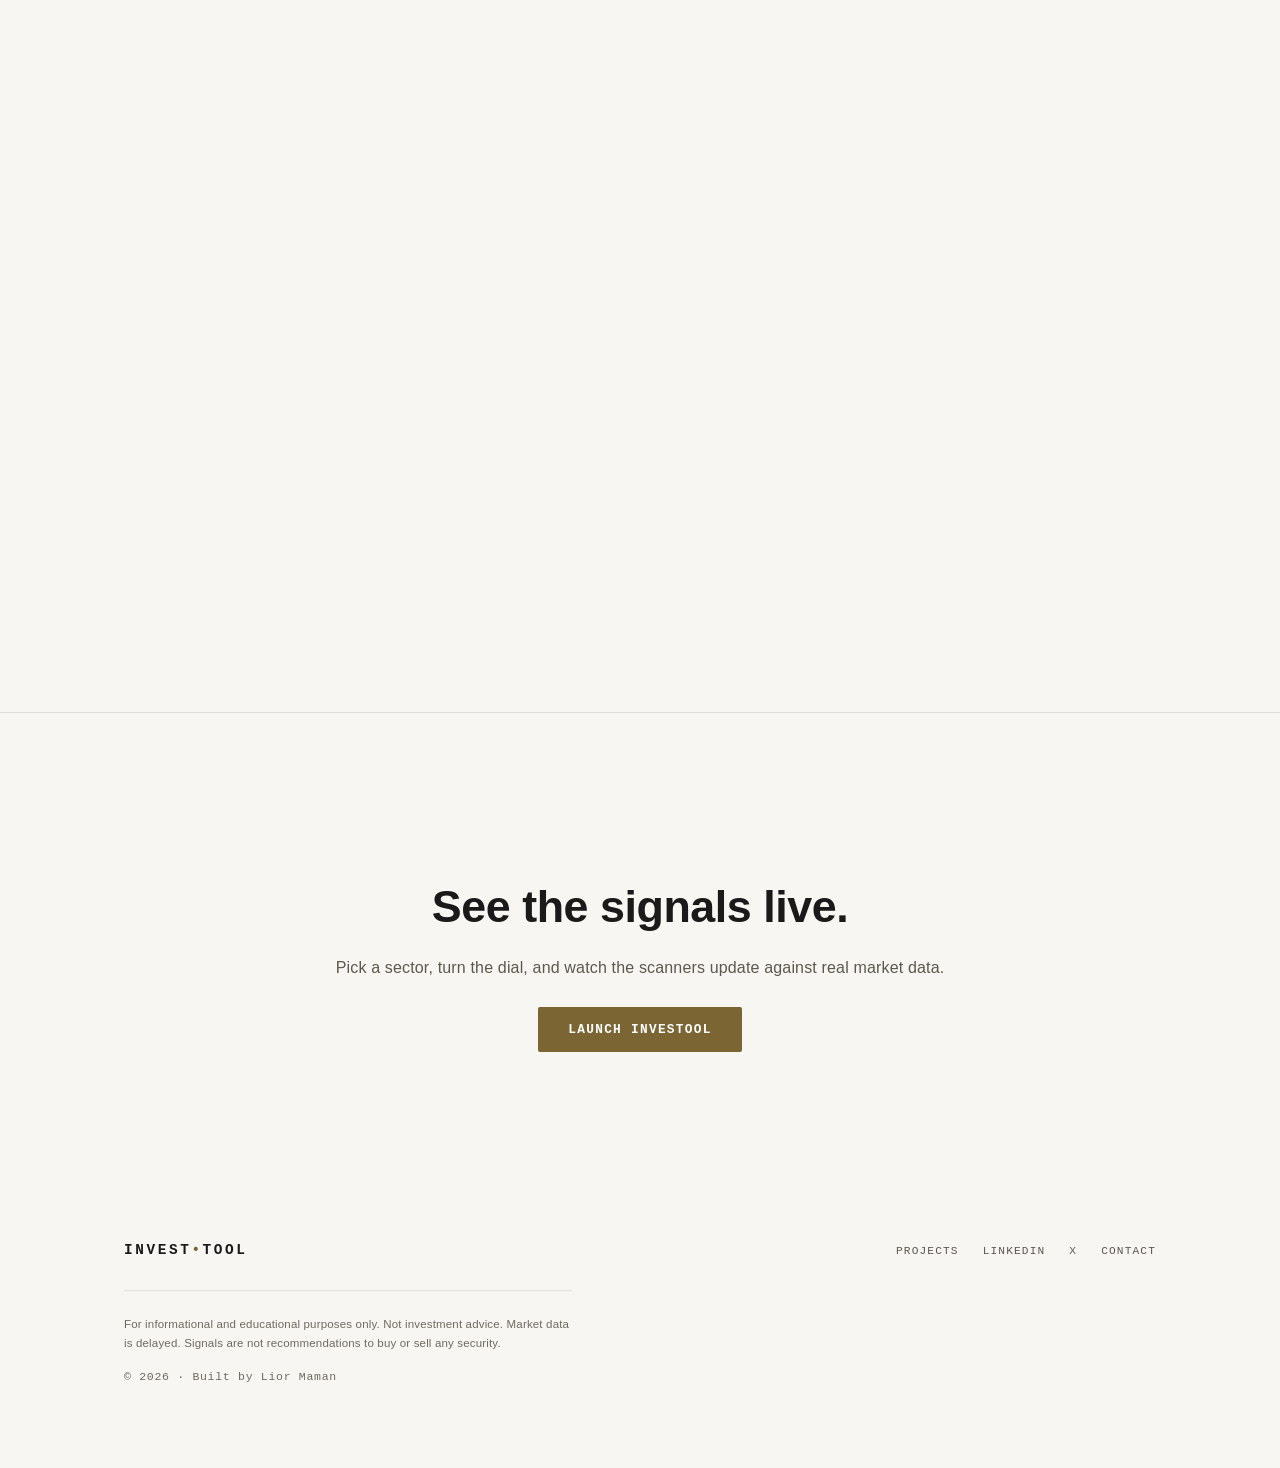
==== commit bb7eed7d: "update" ====
--- a/index.html
+++ b/index.html
@@ -37,6 +37,57 @@
     transition: width 0.5s cubic-bezier(0.16, 1, 0.3, 1);
   }
 
+  /* ---- Live watch table (demo values, real tickers, driven by the dial) ---- */
+  .watch-table {
+    margin-top: 22px;
+    max-width: 560px;
+    border: 1px solid var(--border);
+    border-radius: 4px;
+    overflow: hidden;
+    background: var(--surface);
+    font-family: var(--font-mono);
+  }
+  .watch-head, .watch-row {
+    display: grid;
+    grid-template-columns: 1fr 1fr 0.7fr 0.9fr;
+    gap: 8px;
+    padding: 13px 20px;
+    align-items: center;
+  }
+  .watch-head {
+    font-size: 0.6rem;
+    letter-spacing: 0.14em;
+    text-transform: uppercase;
+    color: var(--muted);
+    border-bottom: 1px solid var(--border);
+    background: var(--surface-2);
+  }
+  /* Fixed body + row heights keep the table from jumping between swaps (no flicker). */
+  .watch-body { min-height: 208px; }
+  .watch-row {
+    font-size: 0.84rem;
+    min-height: 52px;
+    border-bottom: 1px solid var(--border);
+    transition: opacity 0.35s ease;
+  }
+  .watch-row:last-child { border-bottom: none; }
+  .watch-row .tkr { color: var(--text); font-weight: 600; letter-spacing: 0.04em; }
+  .watch-row .last.up   { color: var(--green); }
+  .watch-row .last.down { color: var(--red); }
+  .watch-row .score { color: var(--muted-2); }
+  .watch-row .call { font-size: 0.66rem; letter-spacing: 0.1em; }
+  .watch-row .call.buy   { color: var(--green); }
+  .watch-row .call.watch { color: var(--yellow); }
+  .watch-row .call.skip  { color: var(--muted); }
+  .watch-body.swapping .watch-row { opacity: 0; }
+
+  @media (max-width: 760px) {
+    .watch-table { max-width: 100%; }
+    .watch-head, .watch-row { padding: 10px 14px; gap: 6px; }
+    .watch-row { font-size: 0.74rem; min-height: 46px; }
+    .watch-body { min-height: 184px; }
+  }
+
   /* ---- Scroll reveal ---- */
   .reveal-spacer { height: 12vh; display: flex; align-items: flex-end; justify-content: center; padding-bottom: 8px; }
   .reveal-cue {
@@ -44,7 +95,7 @@
     text-transform: uppercase; color: var(--muted); opacity: 0.7;
   }
   .reveal-showcase {
-    position: relative; height: 180vh; border-bottom: 1px solid var(--border);
+    position: relative; height: 220vh; border-bottom: 1px solid var(--border);
   }
   .reveal-stage {
     position: sticky; top: 0; height: 100vh;
@@ -111,7 +162,7 @@
   }
 
   @media (max-width: 760px) {
-    .reveal-showcase { height: 150vh; }
+    .reveal-showcase { height: 180vh; }
     .reveal-frame { width: 92vw; transform: translateY(120px) scale(0.92); filter: blur(6px); }
     .frame-overlay { opacity: 1; }              /* no hover on touch — show the CTA hint */
     .frame-overlay .cta { transform: translateY(0); }
@@ -256,6 +307,14 @@
         <span class="sector-chip">Machines</span>
       </div>
       <div class="dial-rail"><span class="dial-fill" id="dialFill"></span></div>
+
+      <!-- Live watch table — real tickers (config.py), demo values, cycles with the dial -->
+      <div class="watch-table" id="watchTable" aria-live="polite">
+        <div class="watch-head">
+          <span>Ticker</span><span>Last</span><span>Score</span><span>Call</span>
+        </div>
+        <div class="watch-body" id="watchBody"></div>
+      </div>
     </div>
   </section>
 
@@ -312,7 +371,7 @@
       <div class="foot-inner">
         <div class="brand">INVEST<span class="dot">•</span>TOOL</div>
         <div class="foot-links">
-          <a href="https://lior-maman.github.io/projects/" target="_blank" rel="noreferrer">Projects</a>
+          <a href="https://lior-maman.github.io/projects/en" target="_blank" rel="noreferrer">Projects</a>
           <a href="https://linkedin.com/in/lior-maman" target="_blank" rel="noreferrer">LinkedIn</a>
           <a href="https://x.com/liormman?s=11" target="_blank" rel="noreferrer">X</a>
           <a id="contact-link">Contact</a>
@@ -420,6 +479,7 @@
 
     /* =====================================================
        SECTOR DIAL — auto-cycles the chips, hover to hold
+       (now also drives the demo watch table below)
        ===================================================== */
     (function () {
       const rail = document.getElementById('sectors');
@@ -427,8 +487,56 @@
       const chips = Array.from(rail.querySelectorAll('.sector-chip'));
       if (!chips.length) return;
       const fill = document.getElementById('dialFill');
+      const body = document.getElementById('watchBody');
       const STEP = 1400; // ms per sector — tweak to taste
       let index = 0, timer = null, paused = false, onScreen = false;
+
+      // 4 leading tickers per sector — pulled from config.py (real symbols).
+      // Keys are UPPERCASE; the chip label is normalized before lookup.
+      const DATA = {
+        WARTIME:['LMT','RTX','NOC','GD'],
+        HEALTH:['JNJ','LLY','NVO','PFE'],
+        BIOTECH:['VRTX','REGN','MRNA','AMGN'],
+        'AI POWER':['SMCI','VRT','DELL','ANET'],
+        INDUSTRIALS:['CAT','DE','ETN','HON'],
+        'TECH + AI':['AAPL','MSFT','AMZN','META'],
+        FINTECH:['V','MA','PYPL','FIS'],
+        CYBER:['CRWD','PANW','ZS','FTNT'],
+        QUANTUM:['QUBT','RGTI','IONQ','QBTS'],
+        ENERGY:['CVX','COP','EOG','HAL'],
+        CHIPS:['NVDA','AMD','INTC','AVGO'],
+        SPACE:['RKLB','ASTS','LUNR','RDW'],
+        METALS:['GLD','SLV','GDX','NEM'],
+        CONSUMER:['BKNG','WMT','COST','HD'],
+        MACHINES:['TER','NVMI','ZBRA','NDSN']
+      };
+      const CALLS = ['buy','watch','skip'];
+      // Deterministic pseudo-values so a ticker always reads the same (demo only).
+      function makeRow(sym, seed) {
+        const h = [...sym].reduce((a,c)=>a+c.charCodeAt(0),0) + seed;
+        const last = (40 + (h % 400) + (h % 100)/100).toFixed(2);
+        const up = h % 2 === 0;
+        const score = 30 + (h % 60);
+        const call = CALLS[h % 3];
+        return { sym, last, up, score, call };
+      }
+      function renderTable() {
+        if (!body) return;
+        const sector = chips[index].textContent.trim().toUpperCase();
+        const syms = DATA[sector] || ['—','—','—','—'];
+        body.classList.add('swapping');
+        const rows = syms.map((s, i) => {
+          if (s === '—') return `<div class="watch-row"><span class="tkr">—</span><span></span><span></span><span></span></div>`;
+          const r = makeRow(s, index * 7 + i);
+          return `<div class="watch-row">
+            <span class="tkr">${r.sym}</span>
+            <span class="last ${r.up ? 'up' : 'down'}">${r.last}</span>
+            <span class="score">${r.score}</span>
+            <span class="call ${r.call}">${r.call.toUpperCase()}</span>
+          </div>`;
+        }).join('');
+        setTimeout(() => { body.innerHTML = rows; body.classList.remove('swapping'); }, 180);
+      }
 
       function paint() {
         chips.forEach((chip, i) => {
@@ -438,6 +546,7 @@
           chip.classList.toggle('is-near', near && i !== index);
         });
         if (fill) fill.style.width = (((index + 1) / chips.length) * 100).toFixed(2) + '%';
+        renderTable();
       }
       function advance() { index = (index + 1) % chips.length; paint(); }
       function start() { if (!timer) timer = setInterval(() => { if (!paused && onScreen) advance(); }, STEP); }
@@ -491,16 +600,18 @@
         label.style.opacity = l;
         label.style.transform = `translateY(${(1 - l) * 14}px)`;
 
+        // Match the first showcase: gradual entry over the first 35% of scroll
+        // (linear opacity, eased travel), then a gentle settle over the rest.
         let y, scale, opacity, blur;
-        if (progress < 0.5) {
-          const p = progress / 0.5;
-          const e = 1 - Math.pow(1 - p, 3);   // easeOutCubic
+        if (progress < 0.35) {
+          const p = progress / 0.35;                 // 0 → 1 across entry
+          const e = 1 - Math.pow(1 - p, 2);          // easeOutQuad — softer start than cubic
           y = START_Y - (START_Y * e);
           scale = START_S + ((1 - START_S) * e);
-          opacity = clamp(e * 1.4, 0, 1);
+          opacity = p;                               // linear fade-in, no sudden pop
           blur = START_BLR - (START_BLR * e);
         } else {
-          const p = (progress - 0.5) / 0.5;
+          const p = (progress - 0.35) / 0.65;
           y = -(p * (mob ? 20 : 40)); scale = 1; opacity = 1; blur = 0;
         }
         frame.style.transform = `translateY(${y}px) scale(${scale})`;
@@ -513,8 +624,7 @@
           scan.style.transform = `translateY(${p * frame.offsetHeight}px)`;
         } else {
           scan.style.opacity = 0;
-        }
-      }
+        }      }
 
       window.addEventListener('scroll', updateReveal, { passive: true });
       window.addEventListener('resize', updateReveal);
--- a/main.css
+++ b/main.css
@@ -442,8 +442,9 @@
 /* ---------------------------------------------------------
    Mobile
    --------------------------------------------------------- */
-
 @media (max-width: 760px) {
+
+  .topbar-cta { display: none; }
 
   .product-showcase {
     height: 180vh;
@@ -454,10 +455,18 @@
   }
 
   .product-copy {
-    display: none;
-  }
-
-}
+    position: static;        /* חזרה לזרימה במקום absolute */
+    width: 100%;
+    max-width: 94vw;
+    margin: 0 auto 24px;     /* מרכוז אופקי של הבלוק עצמו */
+    text-align: right;       /* יישור הטקסט לימין */
+    opacity: 1 !important;   /* גובר על אנימציית הסקרול שמסתירה במובייל */
+    transform: none !important;
+  }
+
+}
+
+
   @media print {
     .reveal { opacity: 1; transform: none; }
     body { background: #fff; color: #000; }
